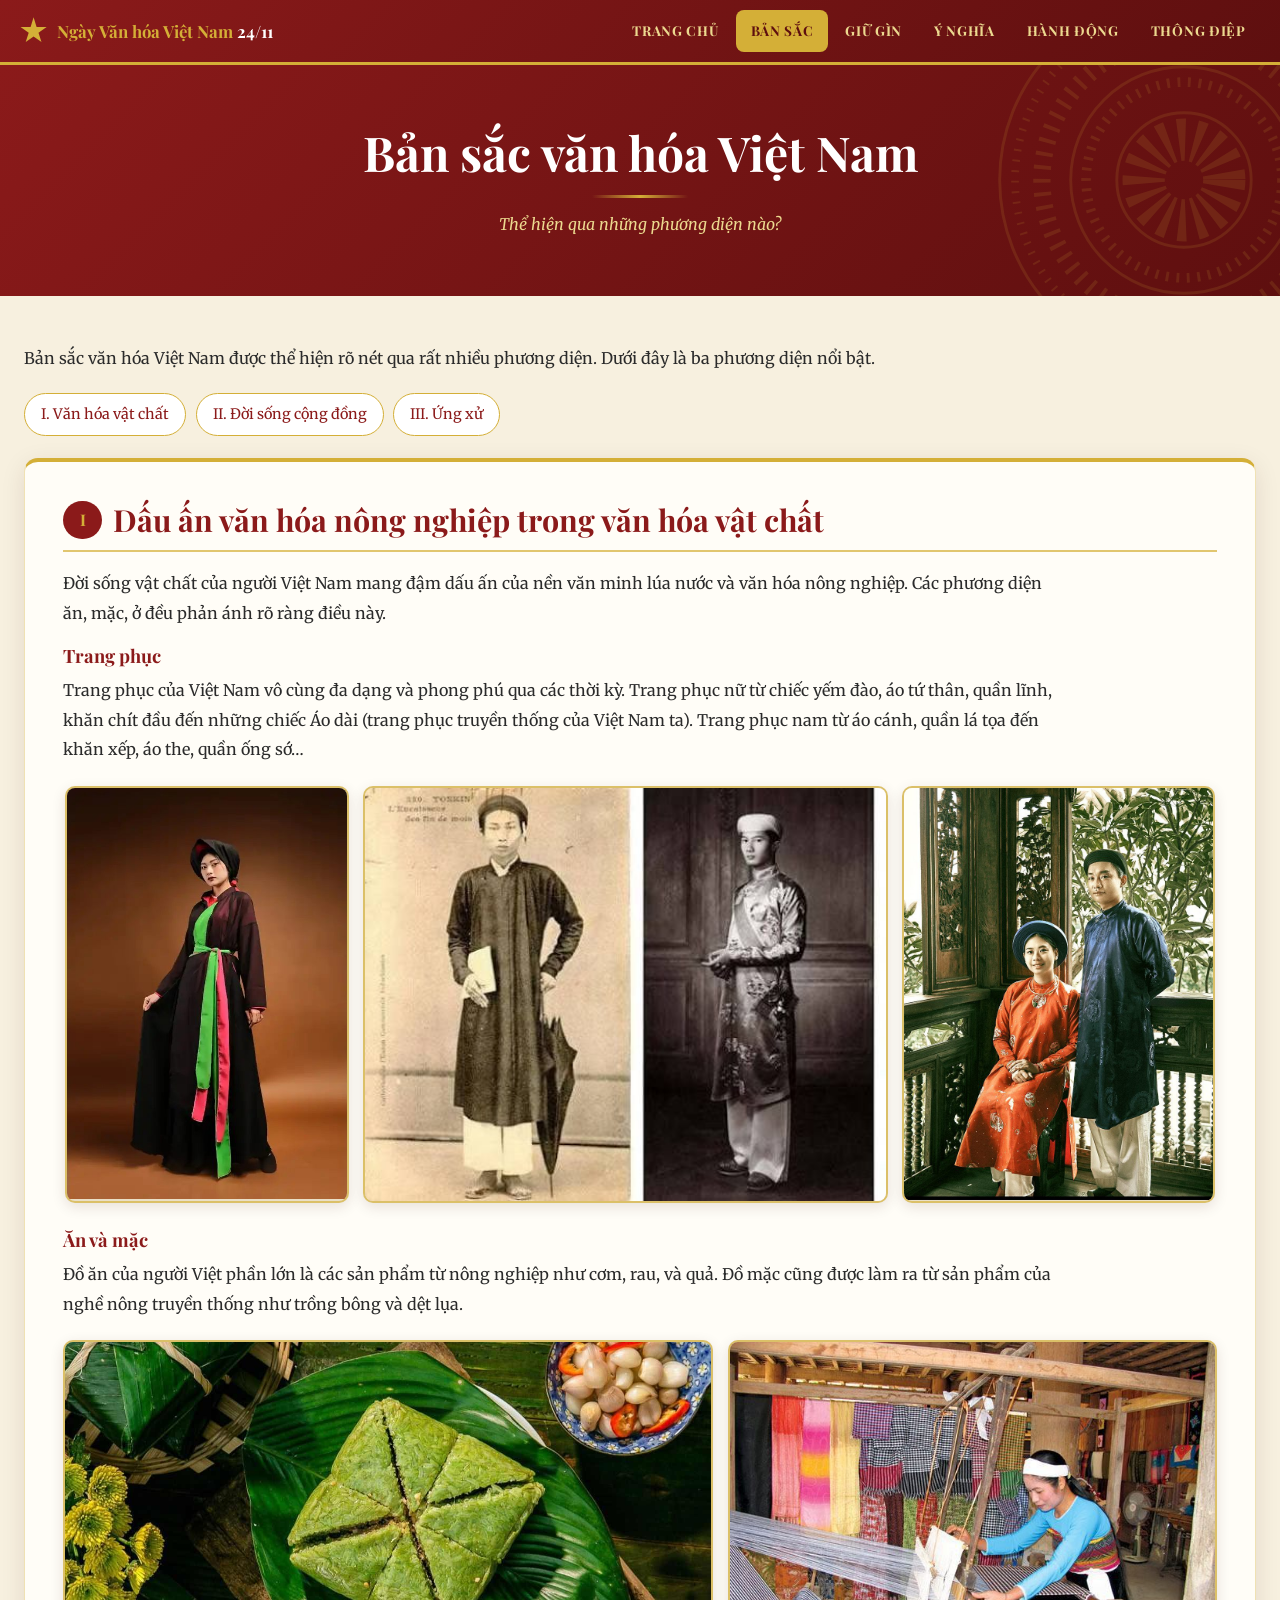
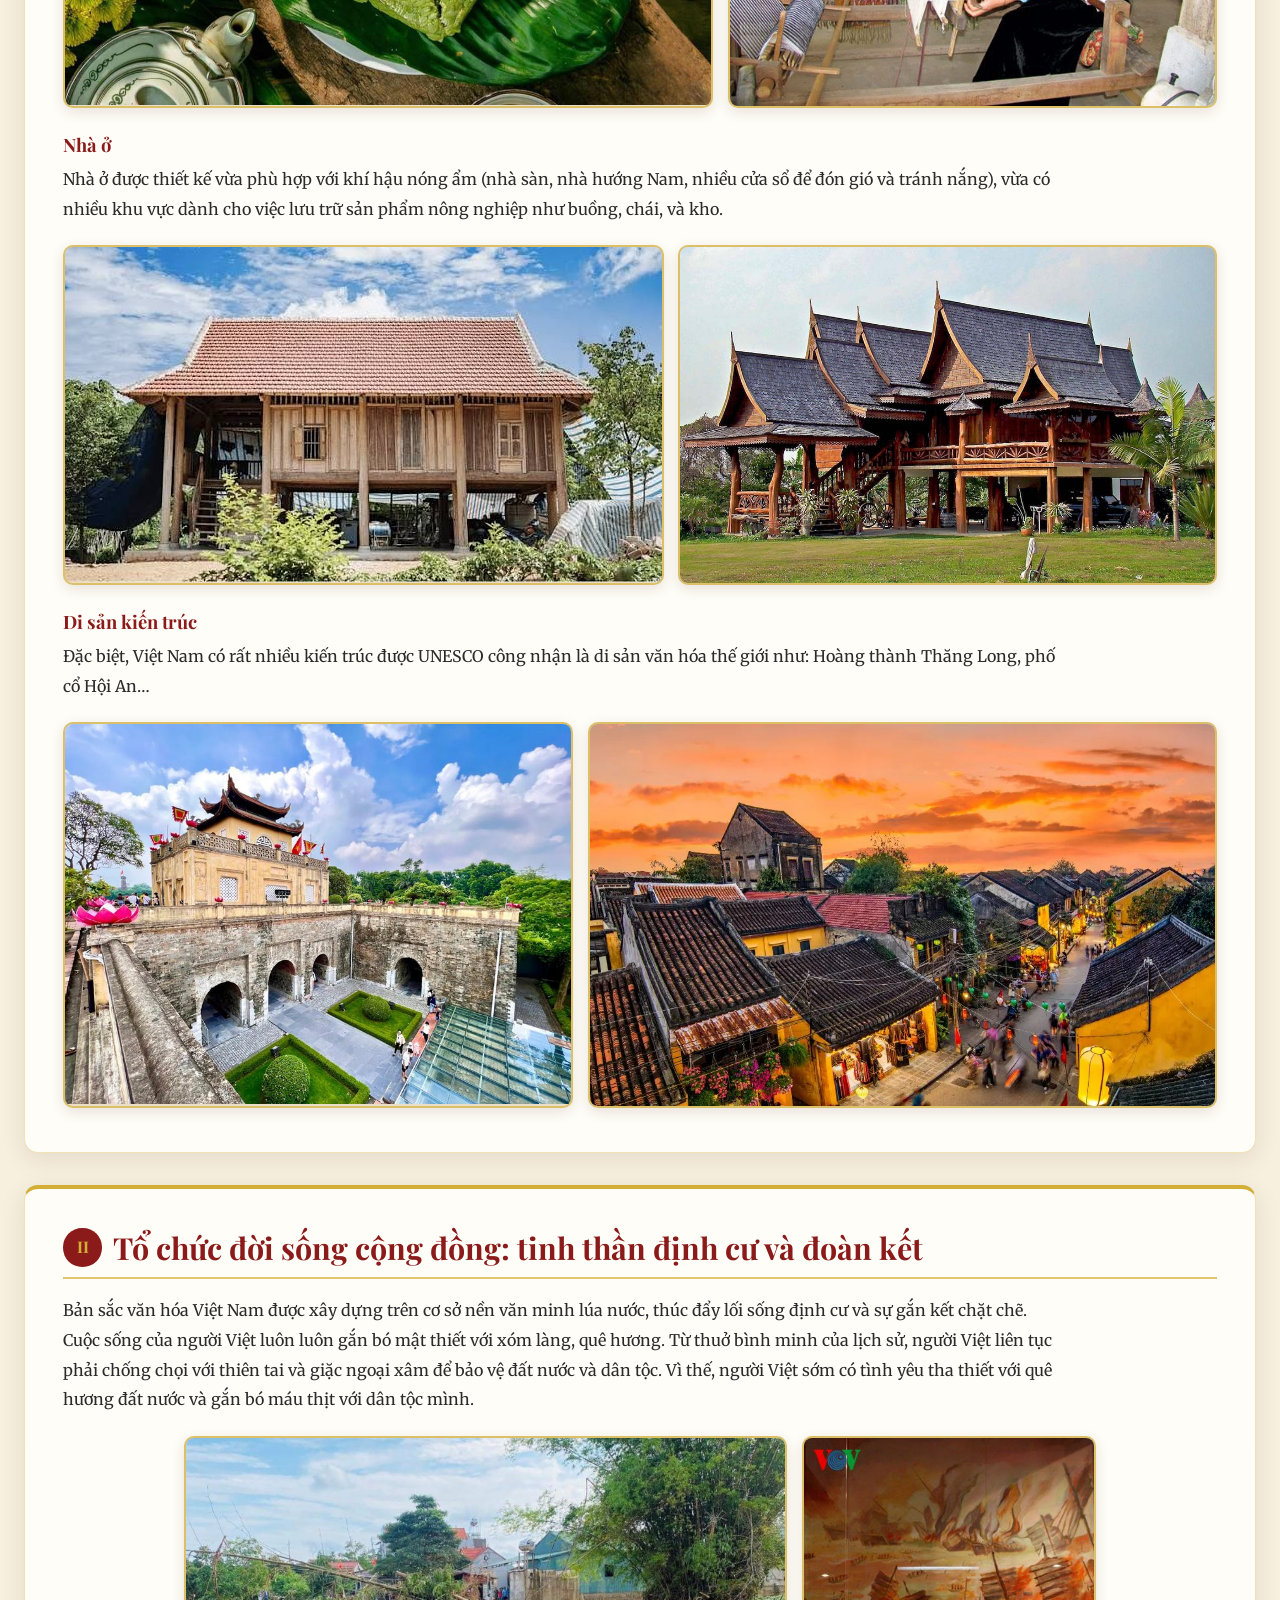
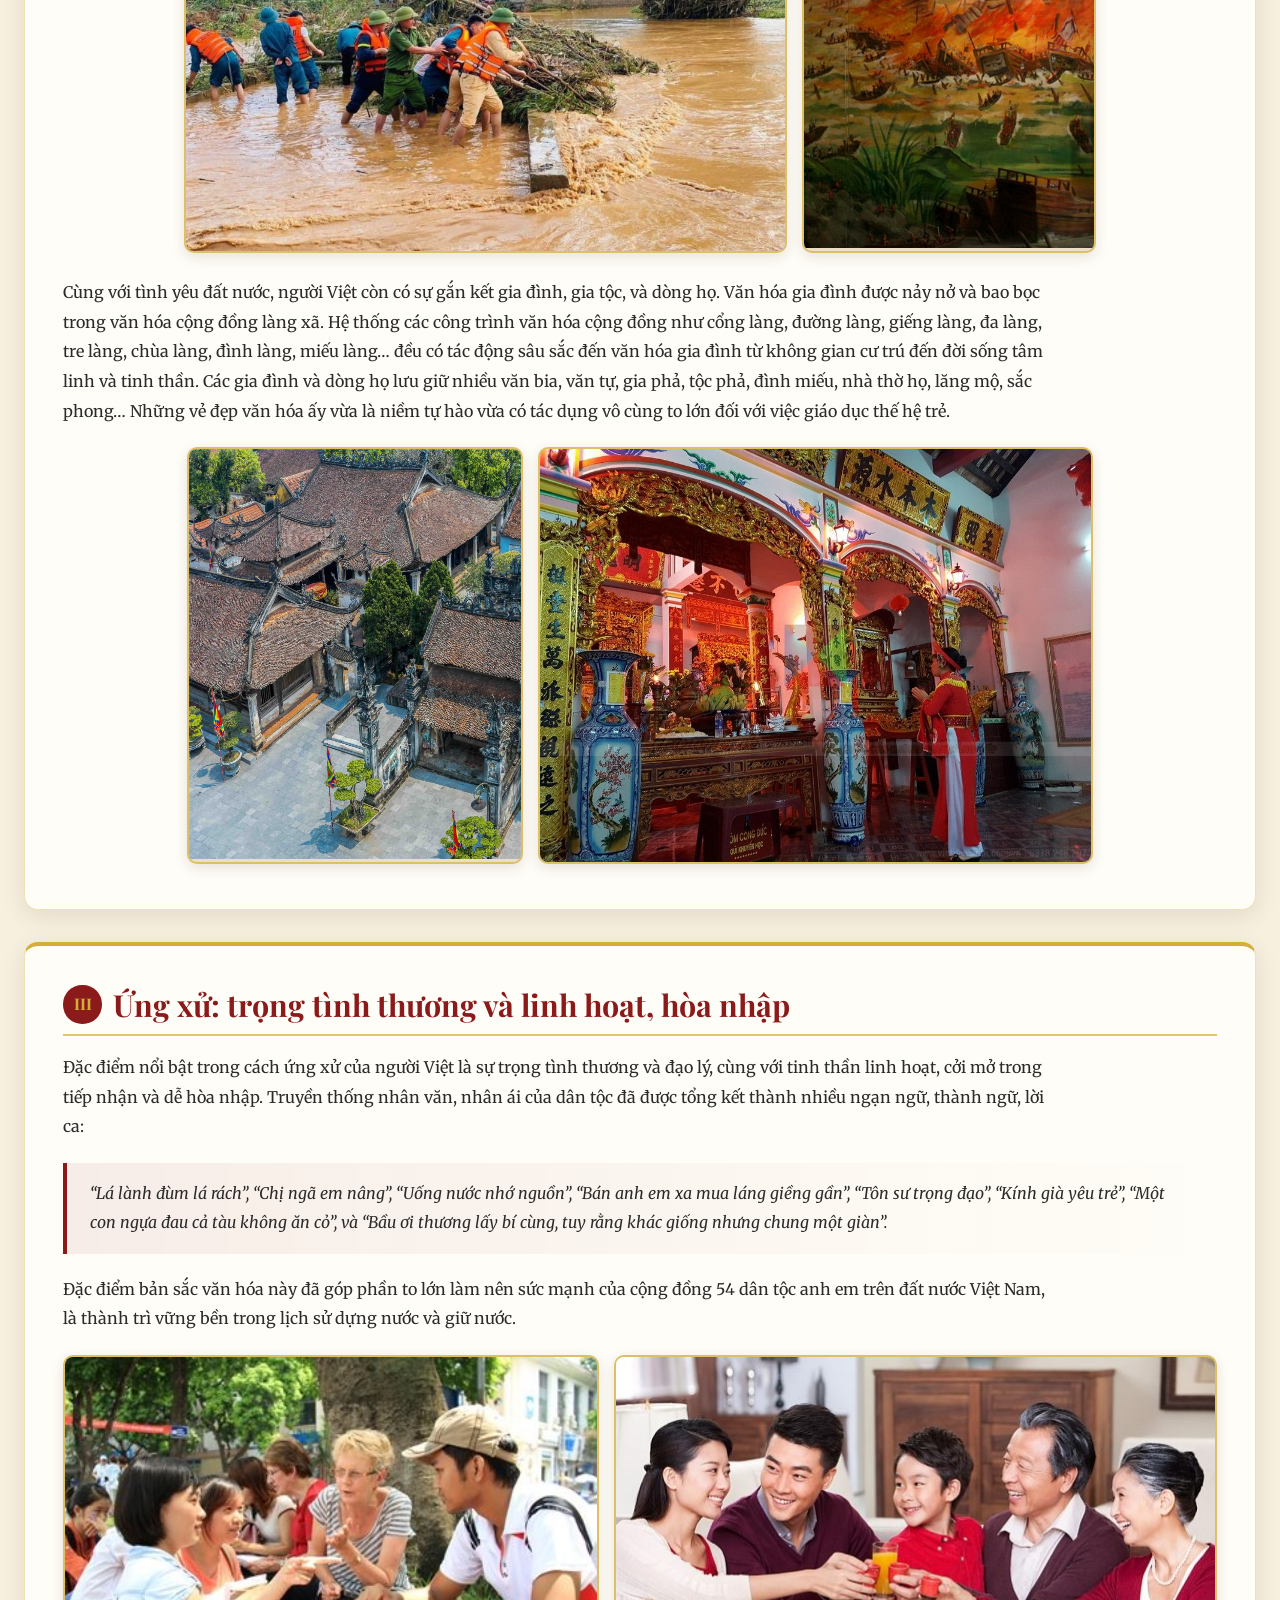
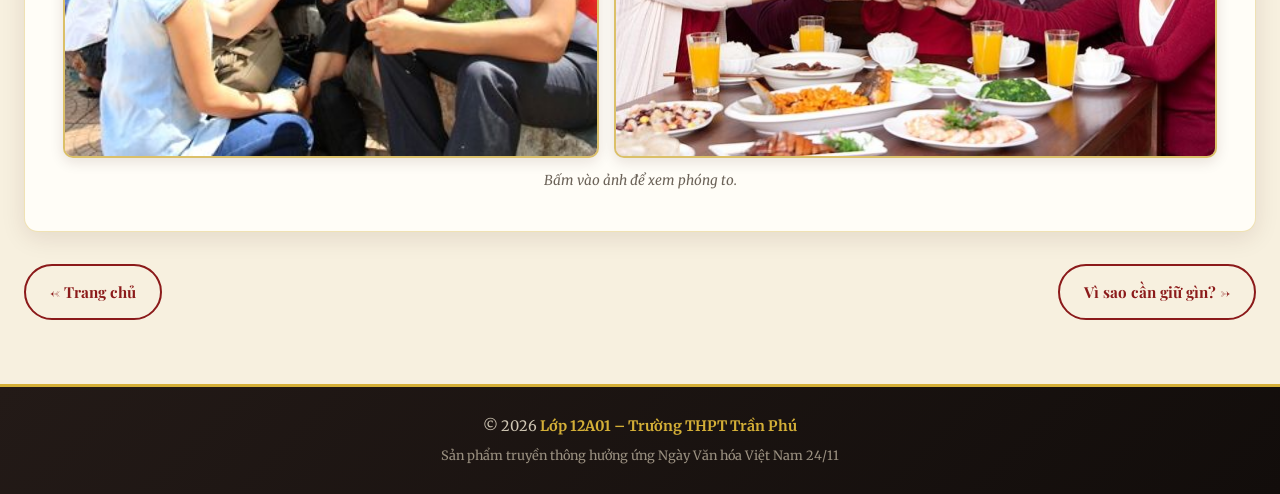
==== docs/ban-sac.html @ a85f8940 "Add files via upload" ====
<!DOCTYPE html>
<html lang="vi">
<head>
    <meta charset="UTF-8">
    <meta name="viewport" content="width=device-width, initial-scale=1, viewport-fit=cover">
    <meta name="theme-color" content="#8b1a1a">
    <meta name="description" content="Bản sắc văn hóa Việt Nam thể hiện qua văn hóa vật chất, tổ chức đời sống cộng đồng và cách ứng xử của người Việt.">
    <title>Bản sắc văn hóa Việt Nam | Ngày Văn hóa Việt Nam 24/11</title>
    <link rel="icon" href="data:image/svg+xml,%3Csvg xmlns='http://www.w3.org/2000/svg' viewBox='0 0 100 100'%3E%3Crect width='100' height='100' rx='18' fill='%23c8102e'/%3E%3Cpolygon fill='%23ffcd00' points='50,18 60,42 86,42 65,58 73,83 50,68 27,83 35,58 14,42 40,42'/%3E%3C/svg%3E">
    <link rel="preconnect" href="https://fonts.googleapis.com">
    <link rel="preconnect" href="https://fonts.gstatic.com" crossorigin>
    <link rel="stylesheet" href="https://fonts.googleapis.com/css2?family=Merriweather:ital,wght@0,300;0,400;0,700;1,400&family=Playfair+Display:wght@400;700;900&display=swap">
    <link rel="stylesheet" href="style.css">
    <script>document.documentElement.className+=' js';try{if(!sessionStorage.getItem('nvh-seen')){document.documentElement.className+=' loading';sessionStorage.setItem('nvh-seen','1');}}catch(e){}</script>
</head>
<body>
    <div class="page-loader" aria-hidden="true">
        <div class="loader-title">Ngày Văn hóa Việt Nam 24/11</div>
        <div class="loader-bar"><i></i></div>
    </div>
    <div class="progress"></div>

    <header class="site-header">
        <div class="nav-inner">
            <a class="brand" href="index.html"><span class="brand-mark" aria-hidden="true"></span><span>Ngày Văn hóa Việt Nam <b>24/11</b></span></a>
            <button class="nav-toggle" type="button" aria-label="Mở menu" aria-expanded="false" aria-controls="menu"><span></span><span></span><span></span></button>
            <nav id="menu" class="nav-menu" aria-label="Menu chính">
                <ul>
                    <li><a href="index.html">Trang chủ</a></li>
                    <li><a href="ban-sac.html" aria-current="page">Bản sắc</a></li>
                    <li><a href="giu-gin.html">Giữ gìn</a></li>
                    <li><a href="y-nghia.html">Ý nghĩa</a></li>
                    <li><a href="hanh-dong.html">Hành động</a></li>
                    <li><a href="thong-diep.html">Thông điệp</a></li>
                </ul>
            </nav>
        </div>
    </header>

    <main>
        <section class="page-head">
            <h1>Bản sắc văn hóa Việt Nam</h1>
            <p>Thể hiện qua những phương diện nào?</p>
        </section>

        <div class="wrap">
            <p class="prose reveal" style="margin-bottom:1.2rem">Bản sắc văn hóa Việt Nam được thể hiện rõ nét qua rất nhiều phương diện. Dưới đây là ba phương diện nổi bật.</p>
            <nav class="chips reveal" aria-label="Mục lục">
                <a href="#vat-chat">I. Văn hóa vật chất</a>
                <a href="#cong-dong">II. Đời sống cộng đồng</a>
                <a href="#ung-xu">III. Ứng xử</a>
            </nav>

            <section class="panel reveal" id="vat-chat">
                <h2><span class="badge">I</span>Dấu ấn văn hóa nông nghiệp trong văn hóa vật chất</h2>
                <div class="prose">
                    <p>Đời sống vật chất của người Việt Nam mang đậm dấu ấn của nền văn minh lúa nước và văn hóa nông nghiệp. Các phương diện ăn, mặc, ở đều phản ánh rõ ràng điều này.</p>
                    <h3>Trang phục</h3>
                    <p>Trang phục của Việt Nam vô cùng đa dạng và phong phú qua các thời kỳ. Trang phục nữ từ chiếc yếm đào, áo tứ thân, quần lĩnh, khăn chít đầu đến những chiếc Áo dài (trang phục truyền thống của Việt Nam ta). Trang phục nam từ áo cánh, quần lá tọa đến khăn xếp, áo the, quần ống sớ…</p>
                </div>
                <div class="gallery">
                    <figure style="--r:.683"><img src="media/image19.jpg" width="953" height="1396" alt="Trang phục truyền thống Việt Nam" loading="lazy" decoding="async"></figure>
                    <figure style="--r:1.261"><img src="media/image6.jpg" width="2249" height="1783" alt="Trang phục truyền thống qua các thời kỳ" loading="lazy" decoding="async"></figure>
                    <figure style="--r:.753"><img src="media/image17.jpg" width="1502" height="1995" alt="Áo dài – trang phục truyền thống của Việt Nam" loading="lazy" decoding="async"></figure>
                </div>

                <div class="prose" style="margin-top:1.6rem">
                    <h3>Ăn và mặc</h3>
                    <p>Đồ ăn của người Việt phần lớn là các sản phẩm từ nông nghiệp như cơm, rau, và quả. Đồ mặc cũng được làm ra từ sản phẩm của nghề nông truyền thống như trồng bông và dệt lụa.</p>
                </div>
                <div class="gallery">
                    <figure style="--r:1.775"><img src="media/image4.jpg" width="2443" height="1376" alt="Sản phẩm của nghề nông truyền thống" loading="lazy" decoding="async"></figure>
                    <figure style="--r:1.335"><img src="media/image23.jpg" width="2453" height="1838" alt="Ẩm thực và trang phục từ nông nghiệp" loading="lazy" decoding="async"></figure>
                </div>

                <div class="prose" style="margin-top:1.6rem">
                    <h3>Nhà ở</h3>
                    <p>Nhà ở được thiết kế vừa phù hợp với khí hậu nóng ẩm (nhà sàn, nhà hướng Nam, nhiều cửa sổ để đón gió và tránh nắng), vừa có nhiều khu vực dành cho việc lưu trữ sản phẩm nông nghiệp như buồng, chái, và kho.</p>
                </div>
                <div class="gallery">
                    <figure style="--r:1.782"><img src="media/image26.jpg" width="2172" height="1219" alt="Nhà ở truyền thống của người Việt" loading="lazy" decoding="async"></figure>
                    <figure style="--r:1.597"><img src="media/image25.jpg" width="2224" height="1393" alt="Kiến trúc nhà ở phù hợp khí hậu nóng ẩm" loading="lazy" decoding="async"></figure>
                </div>

                <div class="prose" style="margin-top:1.6rem">
                    <h3>Di sản kiến trúc</h3>
                    <p>Đặc biệt, Việt Nam có rất nhiều kiến trúc được UNESCO công nhận là di sản văn hóa thế giới như: Hoàng thành Thăng Long, phố cổ Hội An…</p>
                </div>
                <div class="gallery">
                    <figure style="--r:1.334"><img src="media/image20.jpg" width="3427" height="2568" alt="Di sản kiến trúc được UNESCO công nhận" loading="lazy" decoding="async"></figure>
                    <figure style="--r:1.645"><img src="media/image1.jpg" width="3807" height="2314" alt="Di sản văn hóa thế giới tại Việt Nam" loading="lazy" decoding="async"></figure>
                </div>
            </section>

            <section class="panel reveal" id="cong-dong">
                <h2><span class="badge">II</span>Tổ chức đời sống cộng đồng: tinh thần định cư và đoàn kết</h2>
                <div class="prose">
                    <p>Bản sắc văn hóa Việt Nam được xây dựng trên cơ sở nền văn minh lúa nước, thúc đẩy lối sống định cư và sự gắn kết chặt chẽ. Cuộc sống của người Việt luôn luôn gắn bó mật thiết với xóm làng, quê hương. Từ thuở bình minh của lịch sử, người Việt liên tục phải chống chọi với thiên tai và giặc ngoại xâm để bảo vệ đất nước và dân tộc. Vì thế, người Việt sớm có tình yêu tha thiết với quê hương đất nước và gắn bó máu thịt với dân tộc mình.</p>
                </div>
                <div class="gallery">
                    <figure style="--r:1.451"><img src="media/image12.jpg" width="2578" height="1777" alt="Tình yêu quê hương, xóm làng" loading="lazy" decoding="async"></figure>
                    <figure style="--r:.708"><img src="media/image15.jpg" width="2471" height="3490" alt="Gắn bó với xóm làng, quê hương" loading="lazy" decoding="async"></figure>
                </div>

                <div class="prose" style="margin-top:1.6rem">
                    <p>Cùng với tình yêu đất nước, người Việt còn có sự gắn kết gia đình, gia tộc, và dòng họ. Văn hóa gia đình được nảy nở và bao bọc trong văn hóa cộng đồng làng xã. Hệ thống các công trình văn hóa cộng đồng như cổng làng, đường làng, giếng làng, đa làng, tre làng, chùa làng, đình làng, miếu làng… đều có tác động sâu sắc đến văn hóa gia đình từ không gian cư trú đến đời sống tâm linh và tinh thần. Các gia đình và dòng họ lưu giữ nhiều văn bia, văn tự, gia phả, tộc phả, đình miếu, nhà thờ họ, lăng mộ, sắc phong… Những vẻ đẹp văn hóa ấy vừa là niềm tự hào vừa có tác dụng vô cùng to lớn đối với việc giáo dục thế hệ trẻ.</p>
                </div>
                <div class="gallery">
                    <figure style="--r:.808"><img src="media/image32.jpg" width="2082" height="2578" alt="Văn hóa gia đình, dòng họ và làng xã" loading="lazy" decoding="async"></figure>
                    <figure style="--r:1.335"><img src="media/image29.jpg" width="2922" height="2189" alt="Công trình văn hóa cộng đồng làng xã" loading="lazy" decoding="async"></figure>
                </div>
            </section>

            <section class="panel reveal" id="ung-xu">
                <h2><span class="badge">III</span>Ứng xử: trọng tình thương và linh hoạt, hòa nhập</h2>
                <div class="prose">
                    <p>Đặc điểm nổi bật trong cách ứng xử của người Việt là sự trọng tình thương và đạo lý, cùng với tinh thần linh hoạt, cởi mở trong tiếp nhận và dễ hòa nhập. Truyền thống nhân văn, nhân ái của dân tộc đã được tổng kết thành nhiều ngạn ngữ, thành ngữ, lời ca:</p>
                </div>
                <div class="quote">“Lá lành đùm lá rách”, “Chị ngã em nâng”, “Uống nước nhớ nguồn”, “Bán anh em xa mua láng giềng gần”, “Tôn sư trọng đạo”, “Kính già yêu trẻ”, “Một con ngựa đau cả tàu không ăn cỏ”, và “Bầu ơi thương lấy bí cùng, tuy rằng khác giống nhưng chung một giàn”.</div>
                <div class="prose">
                    <p>Đặc điểm bản sắc văn hóa này đã góp phần to lớn làm nên sức mạnh của cộng đồng 54 dân tộc anh em trên đất nước Việt Nam, là thành trì vững bền trong lịch sử dựng nước và giữ nước.</p>
                </div>
                <div class="gallery">
                    <figure style="--r:1.333"><img src="media/image7.jpg" width="2623" height="1967" alt="Tình thương và đoàn kết của người Việt" loading="lazy" decoding="async"></figure>
                    <figure style="--r:1.5"><img src="media/image28.jpg" width="3304" height="2203" alt="Cộng đồng 54 dân tộc anh em" loading="lazy" decoding="async"></figure>
                </div>
                <p class="note">Bấm vào ảnh để xem phóng to.</p>
            </section>

            <div class="pager">
                <a class="btn btn-dark" href="index.html">&larr; Trang chủ</a>
                <a class="btn btn-dark" href="giu-gin.html">Vì sao cần giữ gìn? &rarr;</a>
            </div>
        </div>
    </main>

    <footer class="site-footer">
        <p>&copy; 2026 <strong>Lớp 12A01 – Trường THPT Trần Phú</strong></p>
        <p>Sản phẩm truyền thông hưởng ứng Ngày Văn hóa Việt Nam 24/11</p>
    </footer>

    <button class="scroll-top" type="button" aria-label="Lên đầu trang">&uarr;</button>
    <script src="script.js"></script>
</body>
</html>
---- docs/style.css ----
/* =========================================================
   NGÀY VĂN HÓA VIỆT NAM 24/11 – Trường THPT Trần Phú, 12A01
   Giao diện responsive: điện thoại · máy tính bảng · laptop · tivi
   ========================================================= */

:root {
    --red: #8b1a1a;
    --red-dark: #5e0f0f;
    --gold: #d4af37;
    --gold-soft: #ecd98f;
    --paper: #f7f0df;
    --card: #fffdf7;
    --ink: #2b2b2b;
    --muted: #6b6258;
    --radius: 14px;
    --shadow: 0 6px 24px rgba(60, 20, 10, .10);
    --ease: cubic-bezier(.4, 0, .2, 1);
    --drum: url("data:image/svg+xml,%3Csvg xmlns='http://www.w3.org/2000/svg' viewBox='0 0 400 400' fill='none' stroke='%23d4af37'%3E%3Ccircle cx='200' cy='200' r='192' stroke-width='3'/%3E%3Ccircle cx='200' cy='200' r='176' stroke-width='8' stroke-dasharray='2 9'/%3E%3Ccircle cx='200' cy='200' r='148' stroke-width='18' stroke-dasharray='4 10'/%3E%3Ccircle cx='200' cy='200' r='118' stroke-width='3'/%3E%3Ccircle cx='200' cy='200' r='102' stroke-width='10' stroke-dasharray='3 8'/%3E%3Ccircle cx='200' cy='200' r='70' stroke-width='3'/%3E%3Ccircle cx='200' cy='200' r='42' stroke-width='44' stroke-dasharray='7 9'/%3E%3C/svg%3E");
}

* { margin: 0; padding: 0; box-sizing: border-box; }

html {
    scroll-behavior: smooth;
    -webkit-text-size-adjust: 100%;
    font-size: 100%;
}
/* Màn hình lớn / tivi: phóng to chữ và khung nội dung theo rem */
@media (min-width: 1600px) { html { font-size: 112.5%; } }
@media (min-width: 2200px) { html { font-size: 137.5%; } }

body {
    font-family: 'Merriweather', Georgia, 'Times New Roman', serif;
    background: var(--paper);
    color: var(--ink);
    line-height: 1.85;
    overflow-x: hidden;
    min-height: 100vh;
    display: flex;
    flex-direction: column;
}
main { flex: 1 0 auto; }

img { max-width: 100%; height: auto; display: block; }
a { color: var(--red); }
::selection { background: var(--gold); color: var(--red-dark); }

h1, h2, h3 { font-family: 'Playfair Display', Georgia, serif; line-height: 1.3; }

/* ---------- Loader (chỉ hiện lần đầu vào web) ---------- */
.page-loader {
    display: none;
    position: fixed; inset: 0; z-index: 9999;
    flex-direction: column; align-items: center; justify-content: center; gap: 1.2rem;
    background: linear-gradient(135deg, var(--red), var(--red-dark));
    color: var(--gold);
    transition: opacity .5s var(--ease), visibility .5s;
}
.loading .page-loader { display: flex; }
.page-loader.hide { opacity: 0; visibility: hidden; }
.loader-title {
    font-family: 'Playfair Display', Georgia, serif;
    font-size: clamp(1.5rem, 5vw, 2.6rem);
    text-align: center; padding: 0 1rem;
}
.loader-bar { width: min(18rem, 70vw); height: 4px; background: rgba(212, 175, 55, .25); border-radius: 4px; overflow: hidden; }
.loader-bar i { display: block; height: 100%; width: 0; background: var(--gold); animation: load .9s var(--ease) forwards; }
@keyframes load { to { width: 100%; } }

/* ---------- Thanh tiến độ đọc ---------- */
.progress { position: fixed; top: 0; left: 0; height: 3px; width: 0; background: var(--gold); z-index: 2000; }

/* ---------- Header / Menu ---------- */
.site-header {
    position: sticky; top: 0; z-index: 1000;
    background: linear-gradient(135deg, var(--red), var(--red-dark));
    border-bottom: 3px solid var(--gold);
    transition: box-shadow .3s;
}
.site-header.scrolled { box-shadow: 0 6px 20px rgba(0, 0, 0, .35); }
.nav-inner {
    max-width: 80rem; margin: 0 auto;
    padding: .6rem 1.25rem;
    display: flex; align-items: center; justify-content: space-between; gap: 1rem;
}
.brand {
    display: flex; align-items: center; gap: .6rem;
    text-decoration: none; color: var(--gold);
    font-family: 'Playfair Display', Georgia, serif; font-weight: 700; font-size: 1.05rem;
    line-height: 1.2;
}
.brand b { color: #fff; }
.brand-mark {
    flex: none; width: 1.7rem; height: 1.7rem; background: var(--gold);
    clip-path: polygon(50% 0, 61% 35%, 98% 35%, 68% 57%, 79% 91%, 50% 70%, 21% 91%, 32% 57%, 2% 35%, 39% 35%);
}
.nav-menu ul { display: flex; gap: .2rem; list-style: none; }
.nav-menu a {
    display: block; text-decoration: none;
    color: var(--gold-soft);
    font-family: 'Playfair Display', Georgia, serif; font-weight: 700;
    font-size: .85rem; text-transform: uppercase; letter-spacing: .05em;
    padding: .55rem .9rem; border-radius: 8px;
    transition: background .3s, color .3s;
}
.nav-menu a:hover, .nav-menu a[aria-current="page"] { background: var(--gold); color: var(--red-dark); }

.nav-toggle {
    display: none; background: transparent; border: 0; cursor: pointer;
    padding: .6rem; border-radius: 8px;
}
.nav-toggle span { display: block; width: 24px; height: 3px; background: var(--gold); margin: 5px 0; border-radius: 3px; transition: transform .3s, opacity .3s; }
.nav-toggle.active span:nth-child(1) { transform: translateY(8px) rotate(45deg); }
.nav-toggle.active span:nth-child(2) { opacity: 0; }
.nav-toggle.active span:nth-child(3) { transform: translateY(-8px) rotate(-45deg); }

@media (max-width: 62rem) {
    .nav-toggle { display: block; }
    .nav-menu {
        position: absolute; left: 0; right: 0; top: 100%;
        background: var(--red-dark);
        border-bottom: 3px solid var(--gold);
        max-height: 0; overflow: hidden; visibility: hidden;
        transition: max-height .35s var(--ease), visibility .35s;
    }
    .nav-menu.open { max-height: 28rem; visibility: visible; }
    .nav-menu ul { flex-direction: column; padding: .6rem 1rem 1rem; }
    .nav-menu a { padding: .8rem 1rem; font-size: .95rem; }
}
/* Không có JavaScript: menu luôn hiển thị */
html:not(.js) .nav-inner { flex-wrap: wrap; }
html:not(.js) .nav-toggle { display: none; }
html:not(.js) .nav-menu { position: static; max-height: none; visibility: visible; }

/* ---------- Hero trang chủ ---------- */
.hero, .page-head {
    position: relative; overflow: hidden; color: #fff;
    background: linear-gradient(135deg, var(--red) 0%, var(--red-dark) 100%);
}
.hero::before, .page-head::before {
    content: ""; position: absolute; pointer-events: none;
    right: -8rem; top: 50%; width: 34rem; height: 34rem; transform: translateY(-50%);
    background: var(--drum) center / contain no-repeat; opacity: .13;
}
.hero { padding: clamp(2rem, 6vw, 4.5rem) 1.25rem; }
.hero-inner {
    position: relative; max-width: 80rem; margin: 0 auto;
    display: grid; grid-template-columns: 1.25fr .75fr; align-items: center; gap: clamp(1.5rem, 4vw, 3rem);
}
.eyebrow { color: var(--gold); text-transform: uppercase; letter-spacing: .2em; font-size: .85rem; margin-bottom: .5rem; }
.hero h1 { font-size: clamp(2rem, 5.2vw, 3.6rem); color: #fff; }
.hero h1 span { display: block; color: var(--gold); }
.hero-slogan { margin: 1rem 0 .6rem; font-style: italic; color: var(--gold-soft); font-size: clamp(1.05rem, 2.2vw, 1.35rem); }
.hero-desc { color: rgba(255, 255, 255, .88); max-width: 38rem; }
.hero-actions { display: flex; flex-wrap: wrap; gap: .8rem; margin-top: 1.5rem; }
.countdown {
    display: inline-block; margin-top: 1.5rem;
    padding: .6rem 1.1rem; border-radius: 12px;
    background: rgba(0, 0, 0, .22); border: 1px solid rgba(212, 175, 55, .5);
    font-size: .95rem;
}
.countdown b { color: var(--gold); font-size: 1.3em; }
.hero-figure { justify-self: center; }
.hero-figure img {
    width: auto; max-width: 100%; max-height: min(34rem, 70vh);
    border: 4px double var(--gold); border-radius: 12px;
    box-shadow: 0 18px 45px rgba(0, 0, 0, .4);
}
@media (max-width: 52rem) {
    .hero-inner { grid-template-columns: 1fr; text-align: center; }
    .hero-desc { margin-inline: auto; }
    .hero-actions { justify-content: center; }
    .hero-figure { order: 2; }
    .hero-figure img { max-height: 26rem; }
}

.btn {
    display: inline-block; text-decoration: none; cursor: pointer;
    padding: .75rem 1.5rem; border-radius: 999px;
    background: var(--gold); color: var(--red-dark); border: 2px solid var(--gold);
    font-family: 'Playfair Display', Georgia, serif; font-weight: 700; font-size: .95rem;
    transition: transform .3s var(--ease), background .3s, color .3s, box-shadow .3s;
}
.btn:hover { transform: translateY(-2px); box-shadow: 0 6px 16px rgba(0, 0, 0, .25); }
.btn-ghost { background: transparent; color: var(--gold); }
.btn-ghost:hover { background: var(--gold); color: var(--red-dark); }
.btn-dark { background: transparent; color: var(--red); border-color: var(--red); }
.btn-dark:hover { background: var(--red); color: var(--gold); }

/* ---------- Đầu trang con ---------- */
.page-head { text-align: center; padding: clamp(2rem, 5vw, 3.5rem) 1.25rem; }
.page-head::before { width: 24rem; height: 24rem; right: -6rem; }
.page-head > * { position: relative; }
.page-head h1 { font-size: clamp(1.8rem, 4.6vw, 3rem); color: #fff; }
.page-head h1::after {
    content: ""; display: block; width: 6rem; height: 3px; margin: .7rem auto 0;
    background: linear-gradient(90deg, transparent, var(--gold), transparent);
}
.page-head p { margin-top: .8rem; color: var(--gold-soft); font-style: italic; }

/* ---------- Khung nội dung ---------- */
.wrap { max-width: 80rem; margin: 0 auto; padding: clamp(1.4rem, 4vw, 3rem) clamp(.8rem, 3vw, 1.5rem); }
.panel {
    background: var(--card);
    border: 1px solid rgba(212, 175, 55, .35); border-top: 4px solid var(--gold);
    border-radius: var(--radius); box-shadow: var(--shadow);
    padding: clamp(1.1rem, 3.5vw, 2.4rem);
    margin-bottom: clamp(1.2rem, 3vw, 2rem);
    scroll-margin-top: 5rem;
}
.panel h2 {
    display: flex; align-items: center; gap: .7rem;
    color: var(--red); font-size: clamp(1.3rem, 3vw, 1.9rem);
    padding-bottom: .6rem; margin-bottom: 1.1rem;
    border-bottom: 2px solid rgba(212, 175, 55, .7);
}
.panel h3 { color: var(--red); font-size: 1.15rem; margin-bottom: .5rem; }
.panel p { margin-bottom: 1rem; }
.panel p:last-child { margin-bottom: 0; }
.prose { max-width: 62rem; }
.badge {
    flex: none; display: inline-grid; place-items: center;
    width: 2.4rem; height: 2.4rem; border-radius: 50%;
    background: var(--red); color: var(--gold);
    font-family: 'Playfair Display', Georgia, serif; font-weight: 700; font-size: 1rem;
}

.chips { display: flex; flex-wrap: wrap; gap: .6rem; margin-bottom: 1.4rem; }
.chips a {
    text-decoration: none; font-size: .9rem; padding: .45rem 1rem; border-radius: 999px;
    border: 1.5px solid var(--gold); color: var(--red); background: #fff;
    transition: background .3s, color .3s;
}
.chips a:hover { background: var(--red); color: var(--gold); }

.quote {
    border-left: 4px solid var(--red); border-radius: 0 10px 10px 0;
    background: linear-gradient(90deg, rgba(139, 26, 26, .07), transparent);
    padding: 1rem 1.4rem; margin: 1.3rem 0; font-style: italic;
}

/* ---------- Thẻ ---------- */
.cards { display: grid; grid-template-columns: repeat(auto-fit, minmax(min(100%, 17rem), 1fr)); gap: 1.2rem; margin-top: 1.2rem; }
.card {
    position: relative; background: #fff; color: inherit; text-decoration: none;
    border: 1px solid rgba(212, 175, 55, .5); border-radius: 12px;
    padding: 1.3rem 1.4rem; box-shadow: 0 2px 10px rgba(60, 20, 10, .06);
    transition: transform .3s var(--ease), box-shadow .3s, border-color .3s;
}
.card:hover { transform: translateY(-3px); box-shadow: 0 10px 26px rgba(60, 20, 10, .14); border-color: var(--red); }
.card .num {
    display: block; margin-bottom: .3rem;
    font-family: 'Playfair Display', Georgia, serif; font-weight: 900; font-size: 1.9rem; color: var(--gold);
}
.card h3 { margin-bottom: .4rem; }
.card p { font-size: .95rem; margin: 0; }
.card .more { display: inline-block; margin-top: .6rem; font-size: .85rem; font-weight: 700; color: var(--red); }

.checks { list-style: none; display: grid; gap: .8rem; margin-top: 1rem; }
.checks li { position: relative; padding-left: 1.9rem; }
.checks li::before {
    content: ""; position: absolute; left: .2rem; top: .75em;
    width: .6rem; height: .6rem; background: var(--gold); transform: rotate(45deg);
}

/* ---------- Thư viện ảnh: không cắt, không méo, mọi tỉ lệ ---------- */
.gallery { display: flex; flex-wrap: wrap; justify-content: center; gap: .9rem; margin: 1.3rem 0 .4rem; }
.gallery figure {
    --r: 1.5;                               /* tỉ lệ rộng/cao, đặt trong HTML */
    flex: calc(var(--r) * 100) 1 calc(var(--r) * 11rem);
    max-width: calc(var(--r) * 26rem);
    min-width: 0; margin: 0; position: relative; overflow: hidden;
    border: 2px solid rgba(212, 175, 55, .65); border-radius: 10px;
    background: #eadfc6; box-shadow: 0 4px 14px rgba(60, 20, 10, .12);
    cursor: zoom-in;
}
.gallery.big figure { max-width: calc(var(--r) * 34rem); }
.gallery figure img { width: 100%; height: auto; transition: transform .5s var(--ease); }
.gallery figure::after {
    content: "⤢"; position: absolute; right: .5rem; bottom: .5rem;
    width: 1.9rem; height: 1.9rem; display: grid; place-items: center;
    background: rgba(94, 15, 15, .75); color: var(--gold); border-radius: 50%; font-size: 1rem;
    opacity: 0; transition: opacity .3s;
}
@media (hover: hover) {
    .gallery figure:hover img { transform: scale(1.03); }
    .gallery figure:hover::after { opacity: 1; }
}
@media (max-width: 40rem) {
    .gallery { gap: .6rem; }
    .gallery figure { flex-basis: calc(var(--r) * 8rem); }
}
.gallery figure.broken { min-height: 8rem; display: flex; align-items: center; justify-content: center; }
.gallery figure.broken img { display: none; }
.gallery figure.broken::before { content: "Không tải được ảnh"; color: var(--muted); font-size: .85rem; padding: 1rem; }

.note { font-size: .85rem; color: var(--muted); text-align: center; font-style: italic; margin-top: .6rem; }

/* ---------- Banner slogan ---------- */
.banner {
    position: relative; overflow: hidden; border-radius: var(--radius);
    aspect-ratio: 21 / 9; box-shadow: var(--shadow); border: 3px solid var(--gold);
    margin-bottom: clamp(1.2rem, 3vw, 2rem);
}
.banner img { width: 100%; height: 100%; object-fit: cover; }
.banner::after { content: ""; position: absolute; inset: 0; background: linear-gradient(to top, rgba(60, 5, 5, .78), rgba(60, 5, 5, .25)); }
.banner-text {
    position: absolute; inset: 0; z-index: 1; display: flex; flex-direction: column;
    align-items: center; justify-content: center; text-align: center; padding: 1rem; color: #fff;
}
.banner-text small { color: var(--gold); letter-spacing: .25em; text-transform: uppercase; font-size: .8rem; }
.banner-text strong {
    font-family: 'Playfair Display', Georgia, serif; font-size: clamp(1.3rem, 4.2vw, 2.8rem);
    color: var(--gold); text-shadow: 0 2px 10px rgba(0, 0, 0, .6); line-height: 1.3; margin-top: .4rem;
}
@media (max-width: 40rem) { .banner { aspect-ratio: 4 / 3; } }

.slogan-box {
    text-align: center; color: #fff; border: 3px solid var(--gold); border-radius: var(--radius);
    background: linear-gradient(135deg, var(--red), var(--red-dark));
    padding: clamp(1.5rem, 5vw, 3rem); margin-bottom: clamp(1.2rem, 3vw, 2rem); box-shadow: var(--shadow);
    position: relative; overflow: hidden;
}
.slogan-box::before { content: ""; position: absolute; inset: 0; background: var(--drum) center / auto 160% no-repeat; opacity: .1; }
.slogan-box > * { position: relative; }
.slogan-box small { color: var(--gold-soft); letter-spacing: .25em; text-transform: uppercase; font-size: .8rem; }
.slogan-box strong {
    display: block; margin-top: .6rem; color: var(--gold);
    font-family: 'Playfair Display', Georgia, serif; font-size: clamp(1.5rem, 5vw, 3.2rem); line-height: 1.3;
}

/* ---------- Chuyển trang ---------- */
.pager { display: flex; justify-content: space-between; flex-wrap: wrap; gap: .8rem; margin-top: .5rem; }

/* ---------- Footer ---------- */
.site-footer {
    flex-shrink: 0; text-align: center; color: #cfc6b4;
    background: linear-gradient(135deg, #231a17, #120d0b);
    border-top: 3px solid var(--gold); padding: 1.6rem 1rem; font-size: .9rem; margin-top: 1rem;
}
.site-footer strong { color: var(--gold); }
.site-footer p + p { margin-top: .3rem; font-size: .8rem; color: #9a9080; }

/* ---------- Nút lên đầu trang ---------- */
.scroll-top {
    position: fixed; right: 1.2rem; bottom: 1.2rem; z-index: 900;
    width: 2.9rem; height: 2.9rem; border-radius: 50%; cursor: pointer;
    background: var(--red); color: var(--gold); border: 2px solid var(--gold);
    font-size: 1.3rem; line-height: 1; box-shadow: 0 4px 14px rgba(0, 0, 0, .3);
    opacity: 0; visibility: hidden; transform: translateY(10px);
    transition: opacity .3s, visibility .3s, transform .3s, background .3s, color .3s;
}
.scroll-top.visible { opacity: 1; visibility: visible; transform: none; }
.scroll-top:hover { background: var(--gold); color: var(--red); }

/* ---------- Xem ảnh phóng to ---------- */
.lightbox {
    position: fixed; inset: 0; z-index: 3000; display: none;
    align-items: center; justify-content: center;
    background: rgba(20, 8, 6, .93); padding: 3.5rem 1rem 3rem;
}
.lightbox.open { display: flex; }
.lightbox img {
    width: auto; height: auto; max-width: 100%;
    max-height: calc(100vh - 7rem); max-height: calc(100dvh - 7rem);
    object-fit: contain; border: 3px solid var(--gold); border-radius: 6px; background: #000;
}
.lb-btn {
    position: absolute; width: 3rem; height: 3rem; border-radius: 50%; cursor: pointer;
    background: rgba(94, 15, 15, .85); color: var(--gold); border: 2px solid var(--gold);
    font-size: 1.6rem; line-height: 1; display: grid; place-items: center;
    transition: background .3s, color .3s;
}
.lb-btn:hover { background: var(--gold); color: var(--red-dark); }
.lb-close { top: .8rem; right: .8rem; }
.lb-prev { left: .8rem; top: 50%; transform: translateY(-50%); }
.lb-next { right: .8rem; top: 50%; transform: translateY(-50%); }
.lb-count { position: absolute; bottom: .9rem; left: 0; right: 0; text-align: center; color: var(--gold-soft); font-size: .9rem; }
@media (max-width: 40rem) {
    .lb-prev, .lb-next { top: auto; bottom: .6rem; transform: none; width: 2.6rem; height: 2.6rem; }
    .lb-prev { left: 1rem; } .lb-next { right: 1rem; }
}

/* ---------- Hiệu ứng hiện dần (nhẹ, chỉ khi có JS) ---------- */
.js .reveal { opacity: 0; transform: translateY(16px); transition: opacity .7s var(--ease), transform .7s var(--ease); }
.js .reveal.in { opacity: 1; transform: none; }

@media (prefers-reduced-motion: reduce) {
    html { scroll-behavior: auto; }
    *, *::before, *::after { animation-duration: .01ms !important; transition-duration: .01ms !important; }
    .js .reveal { opacity: 1; transform: none; }
}

@media print {
    .site-header, .progress, .scroll-top, .page-loader, .lightbox { display: none !important; }
    .js .reveal { opacity: 1; transform: none; }
}
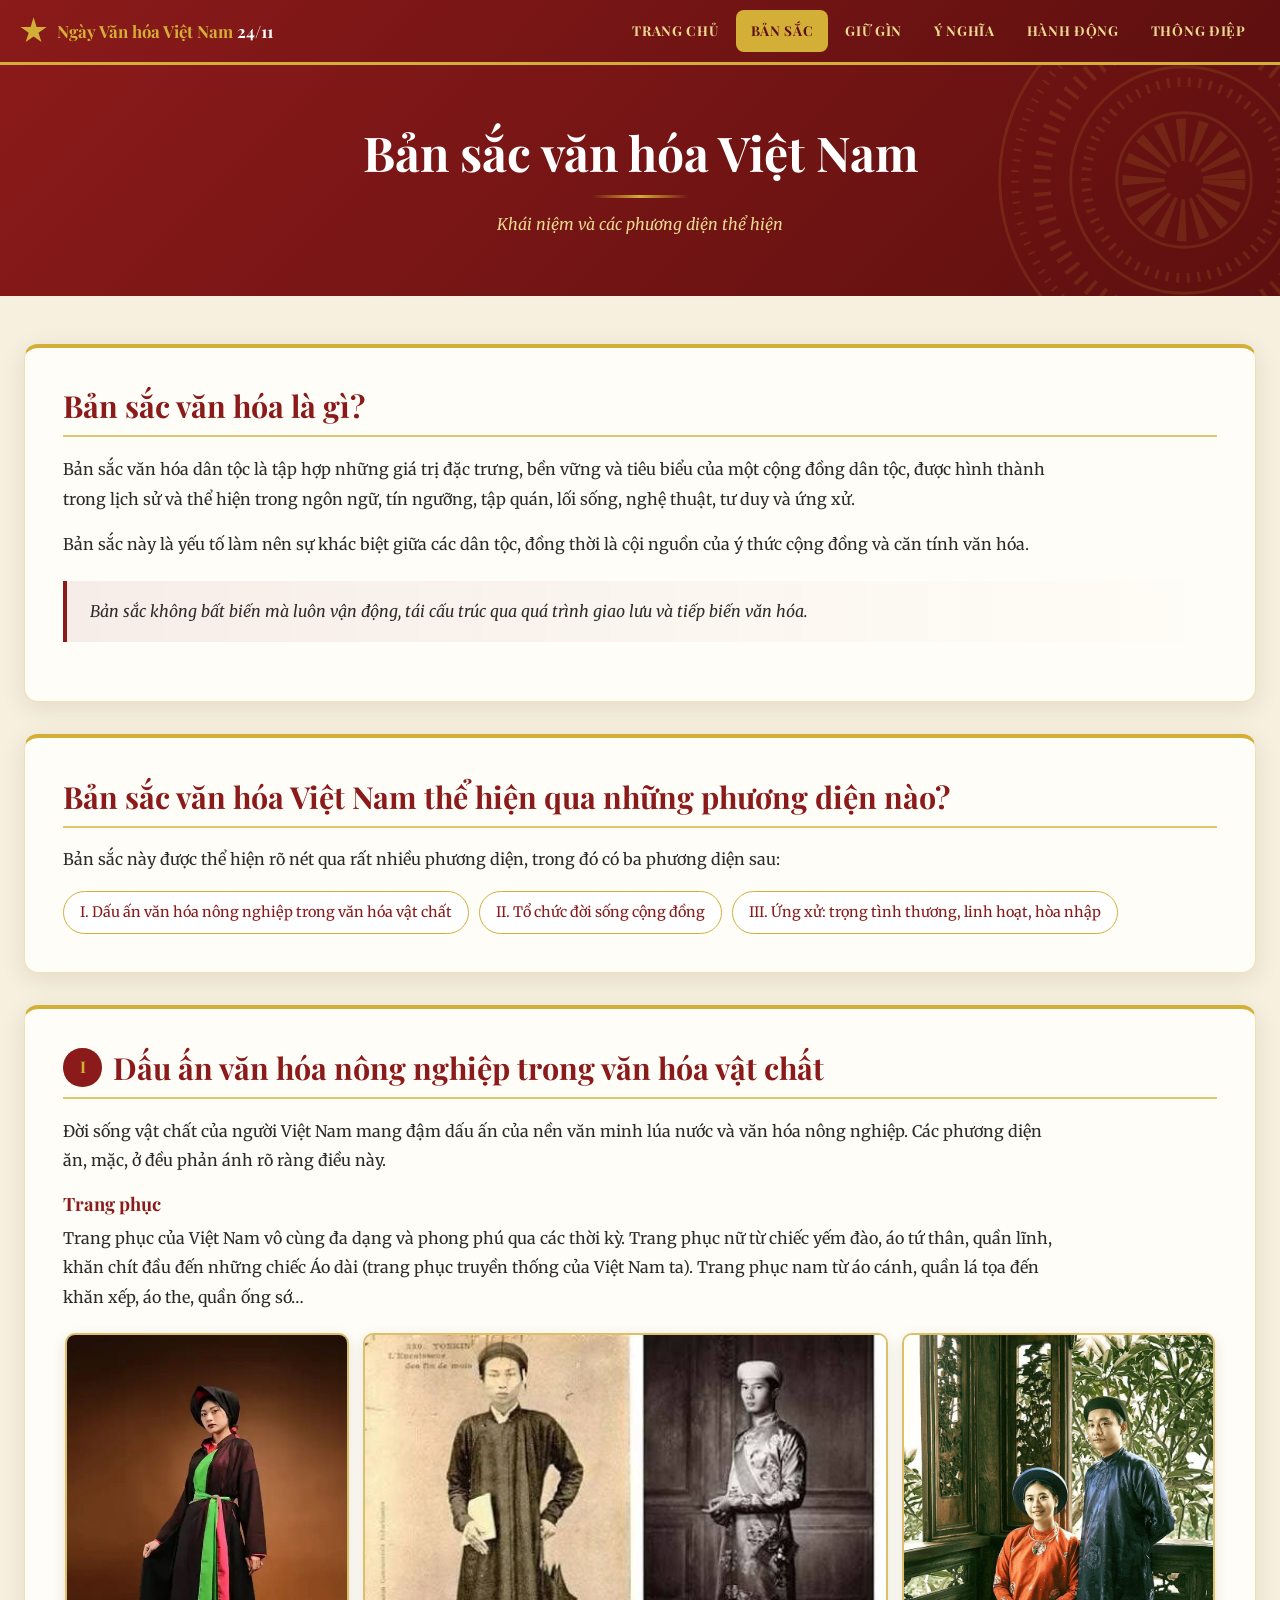
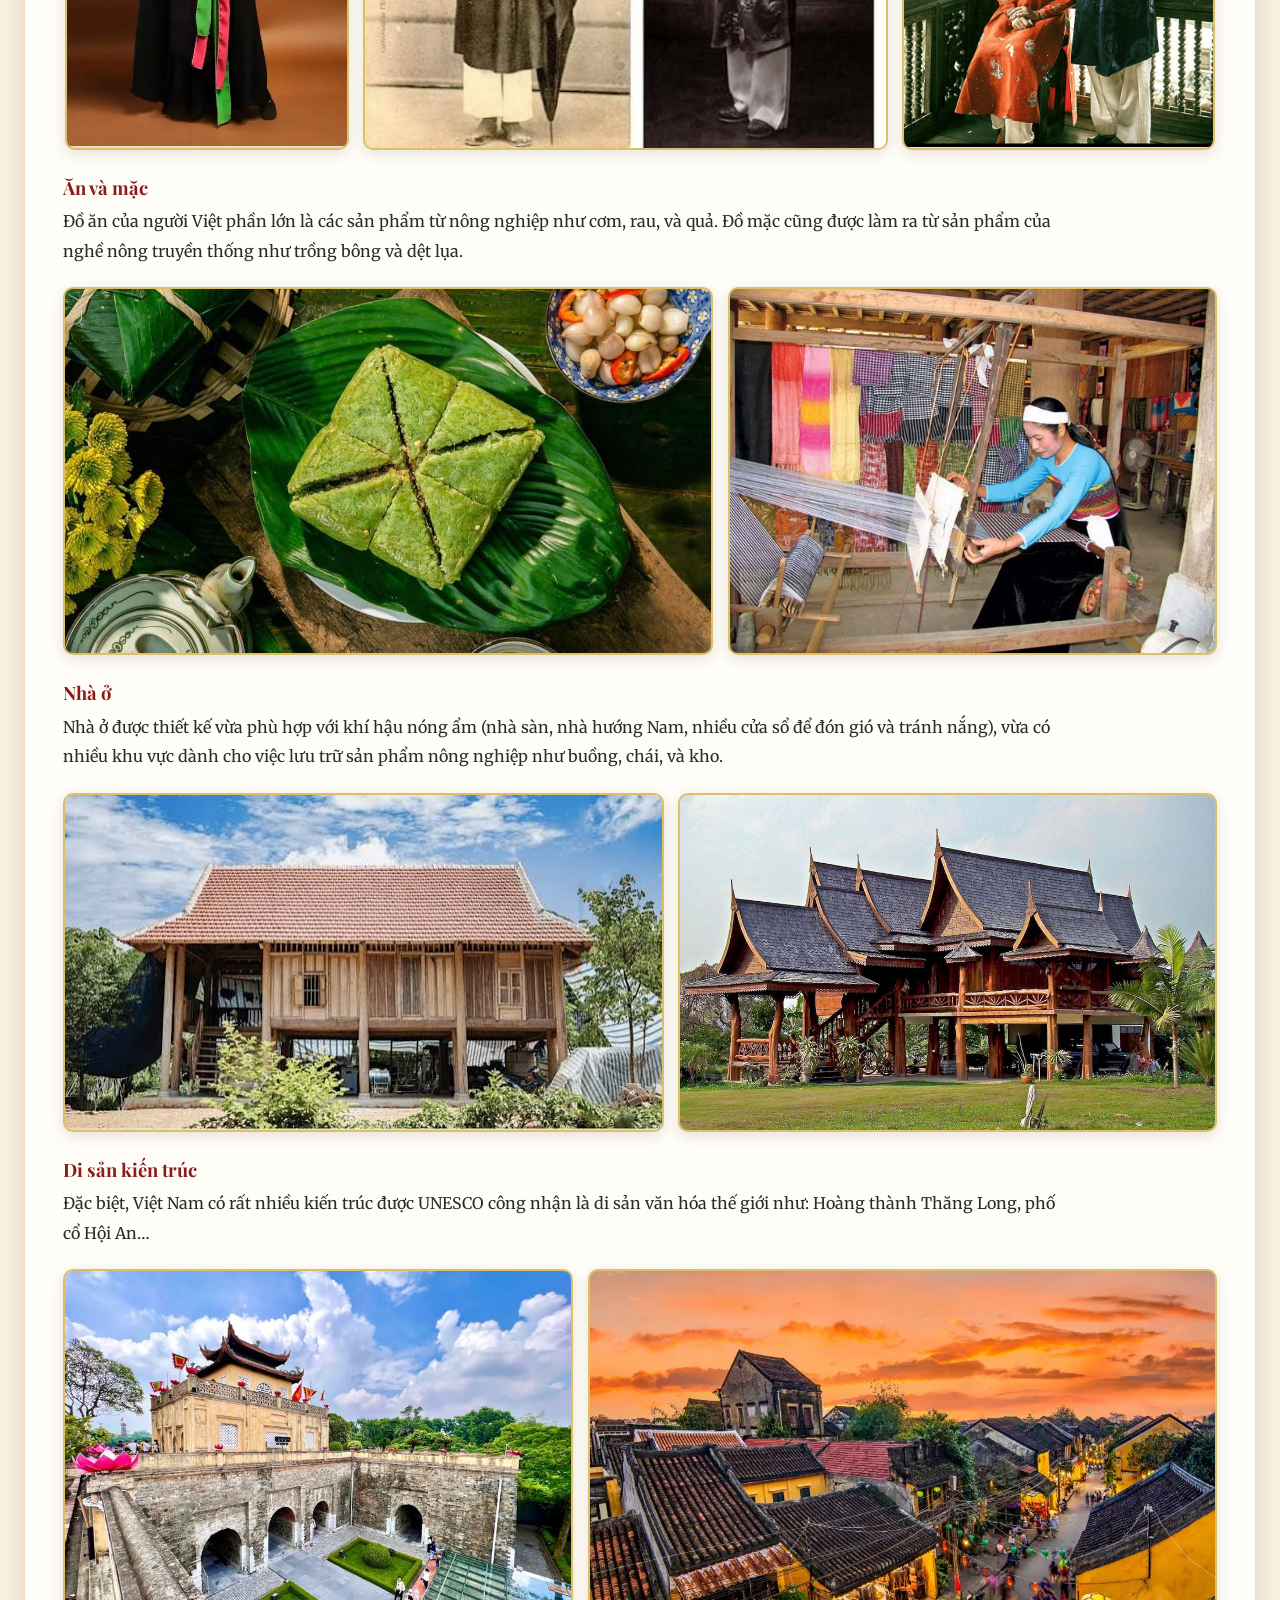
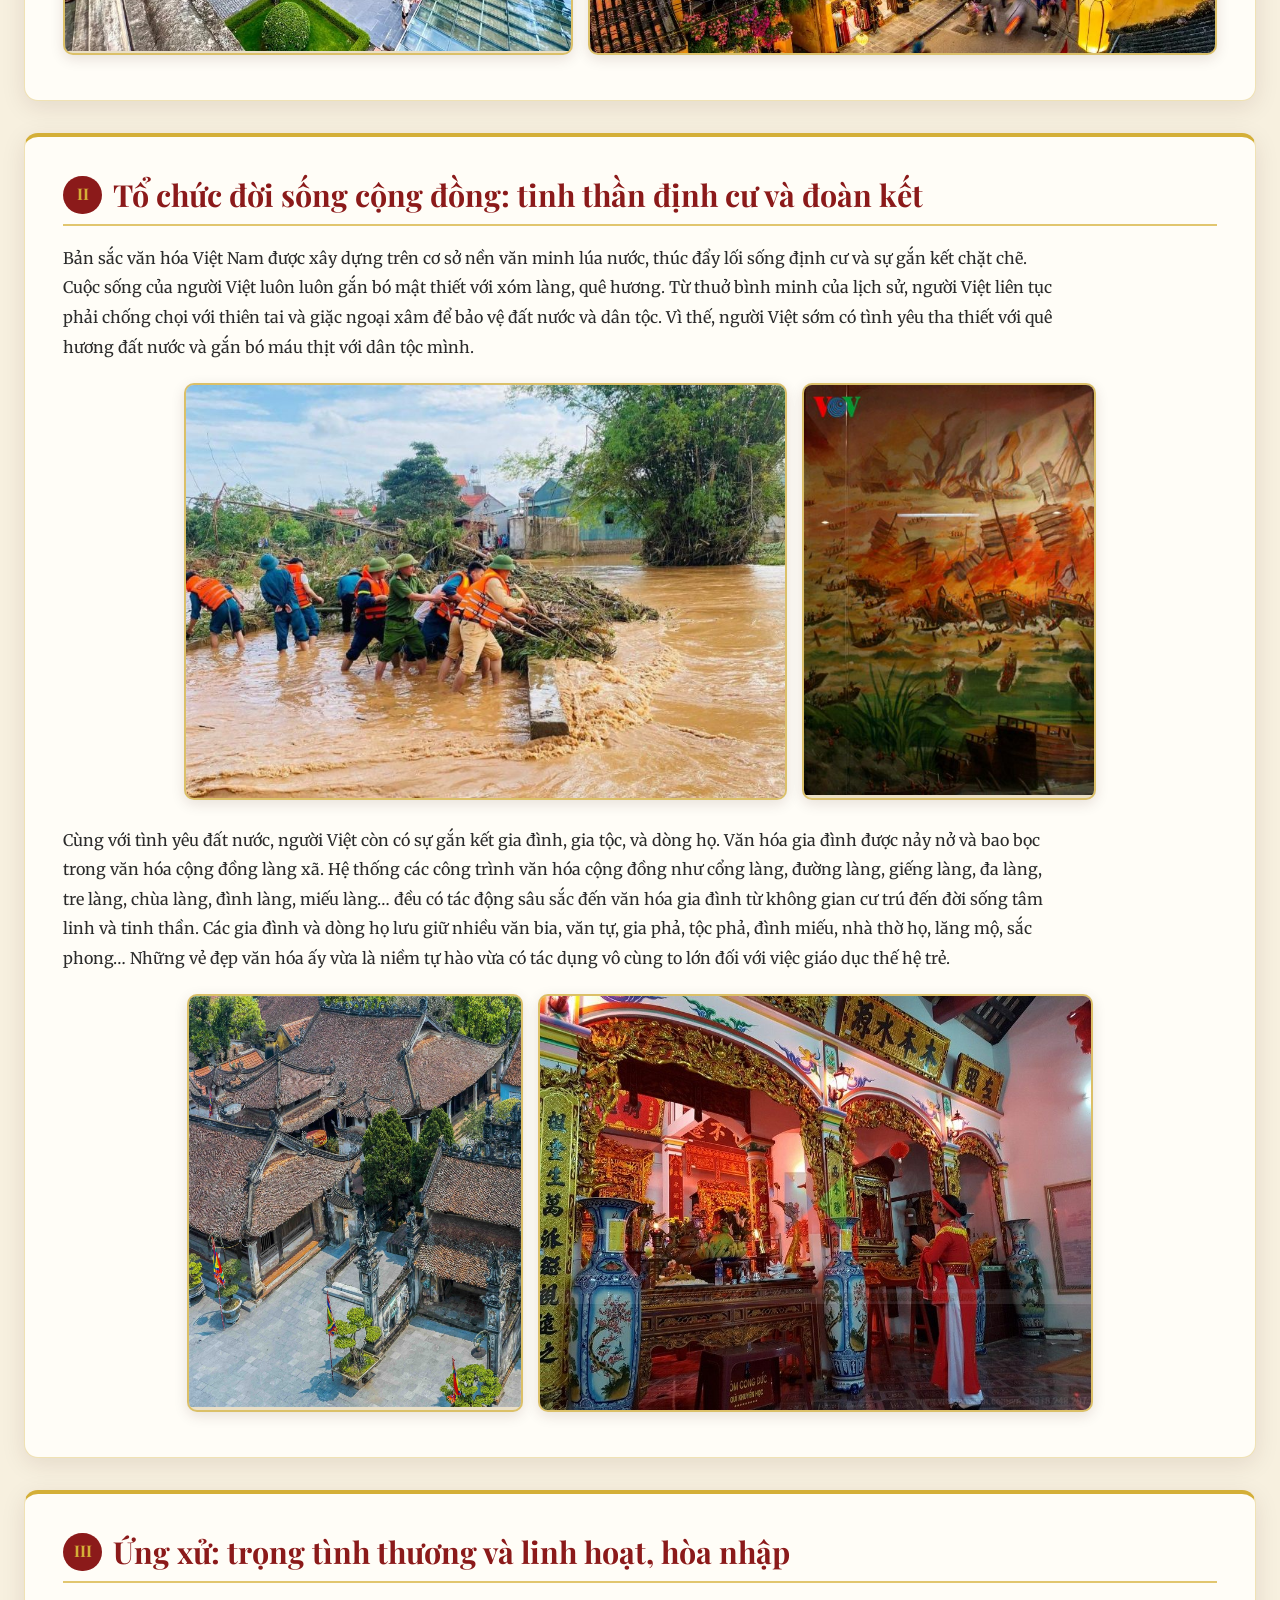
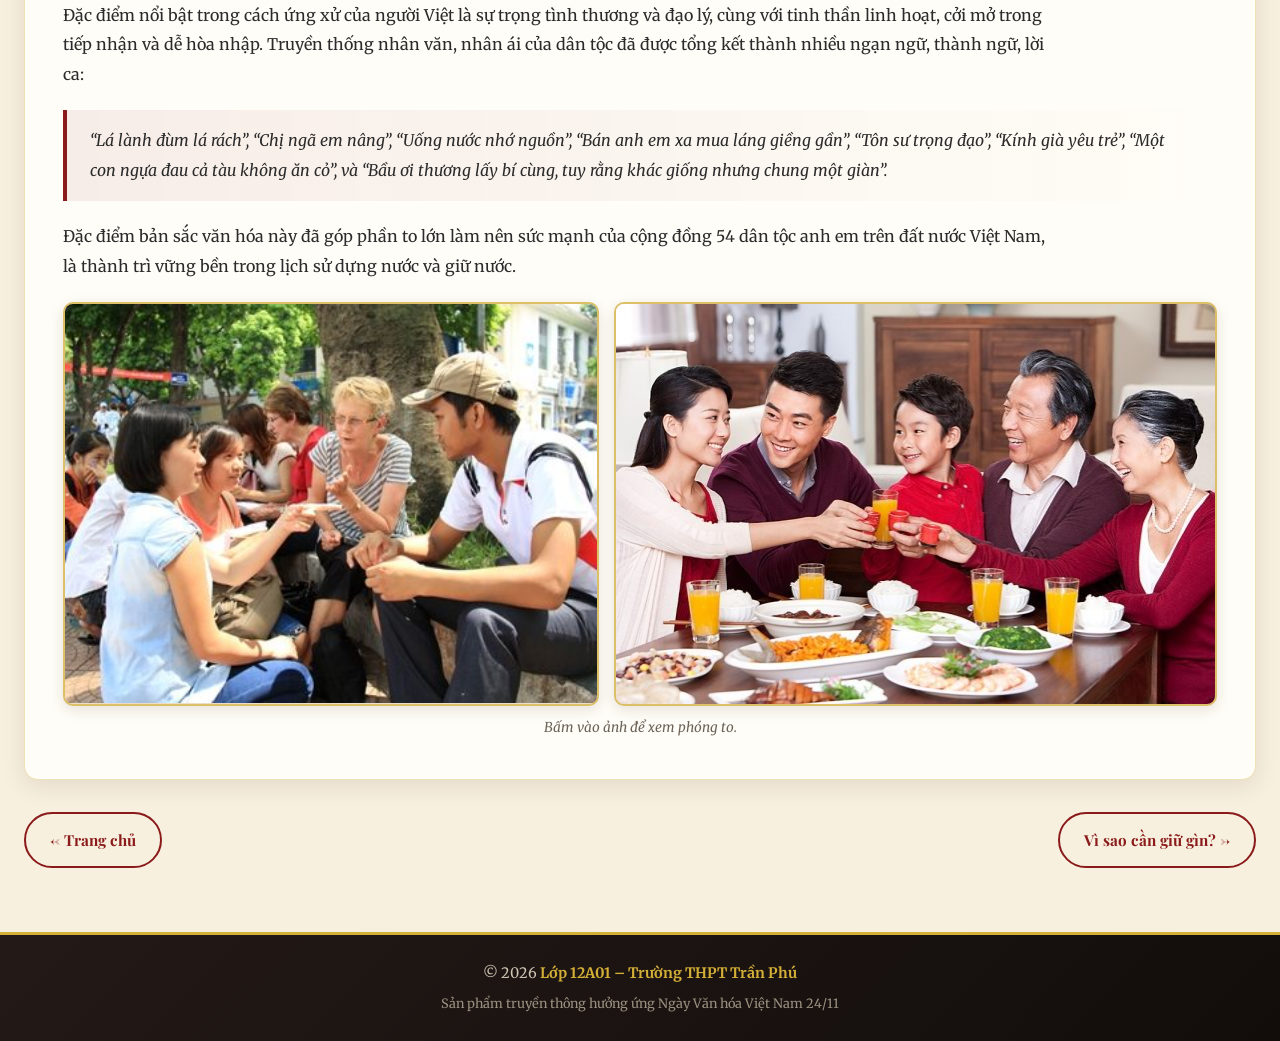
==== commit 418f4ef6: "Add files via upload" ====
--- a/docs/ban-sac.html
+++ b/docs/ban-sac.html
@@ -40,16 +40,30 @@
     <main>
         <section class="page-head">
             <h1>Bản sắc văn hóa Việt Nam</h1>
-            <p>Thể hiện qua những phương diện nào?</p>
+            <p>Khái niệm và các phương diện thể hiện</p>
         </section>
 
         <div class="wrap">
-            <p class="prose reveal" style="margin-bottom:1.2rem">Bản sắc văn hóa Việt Nam được thể hiện rõ nét qua rất nhiều phương diện. Dưới đây là ba phương diện nổi bật.</p>
-            <nav class="chips reveal" aria-label="Mục lục">
-                <a href="#vat-chat">I. Văn hóa vật chất</a>
-                <a href="#cong-dong">II. Đời sống cộng đồng</a>
-                <a href="#ung-xu">III. Ứng xử</a>
-            </nav>
+            <section class="panel reveal">
+                <h2>Bản sắc văn hóa là gì?</h2>
+                <div class="prose">
+                    <p>Bản sắc văn hóa dân tộc là tập hợp những giá trị đặc trưng, bền vững và tiêu biểu của một cộng đồng dân tộc, được hình thành trong lịch sử và thể hiện trong ngôn ngữ, tín ngưỡng, tập quán, lối sống, nghệ thuật, tư duy và ứng xử.</p>
+                    <p>Bản sắc này là yếu tố làm nên sự khác biệt giữa các dân tộc, đồng thời là cội nguồn của ý thức cộng đồng và căn tính văn hóa.</p>
+                </div>
+                <div class="quote">Bản sắc không bất biến mà luôn vận động, tái cấu trúc qua quá trình giao lưu và tiếp biến văn hóa.</div>
+            </section>
+
+            <section class="panel reveal">
+                <h2>Bản sắc văn hóa Việt Nam thể hiện qua những phương diện nào?</h2>
+                <div class="prose">
+                    <p>Bản sắc này được thể hiện rõ nét qua rất nhiều phương diện, trong đó có ba phương diện sau:</p>
+                </div>
+                <nav class="chips" aria-label="Mục lục" style="margin:1rem 0 0">
+                    <a href="#vat-chat">I. Dấu ấn văn hóa nông nghiệp trong văn hóa vật chất</a>
+                    <a href="#cong-dong">II. Tổ chức đời sống cộng đồng</a>
+                    <a href="#ung-xu">III. Ứng xử: trọng tình thương, linh hoạt, hòa nhập</a>
+                </nav>
+            </section>
 
             <section class="panel reveal" id="vat-chat">
                 <h2><span class="badge">I</span>Dấu ấn văn hóa nông nghiệp trong văn hóa vật chất</h2>
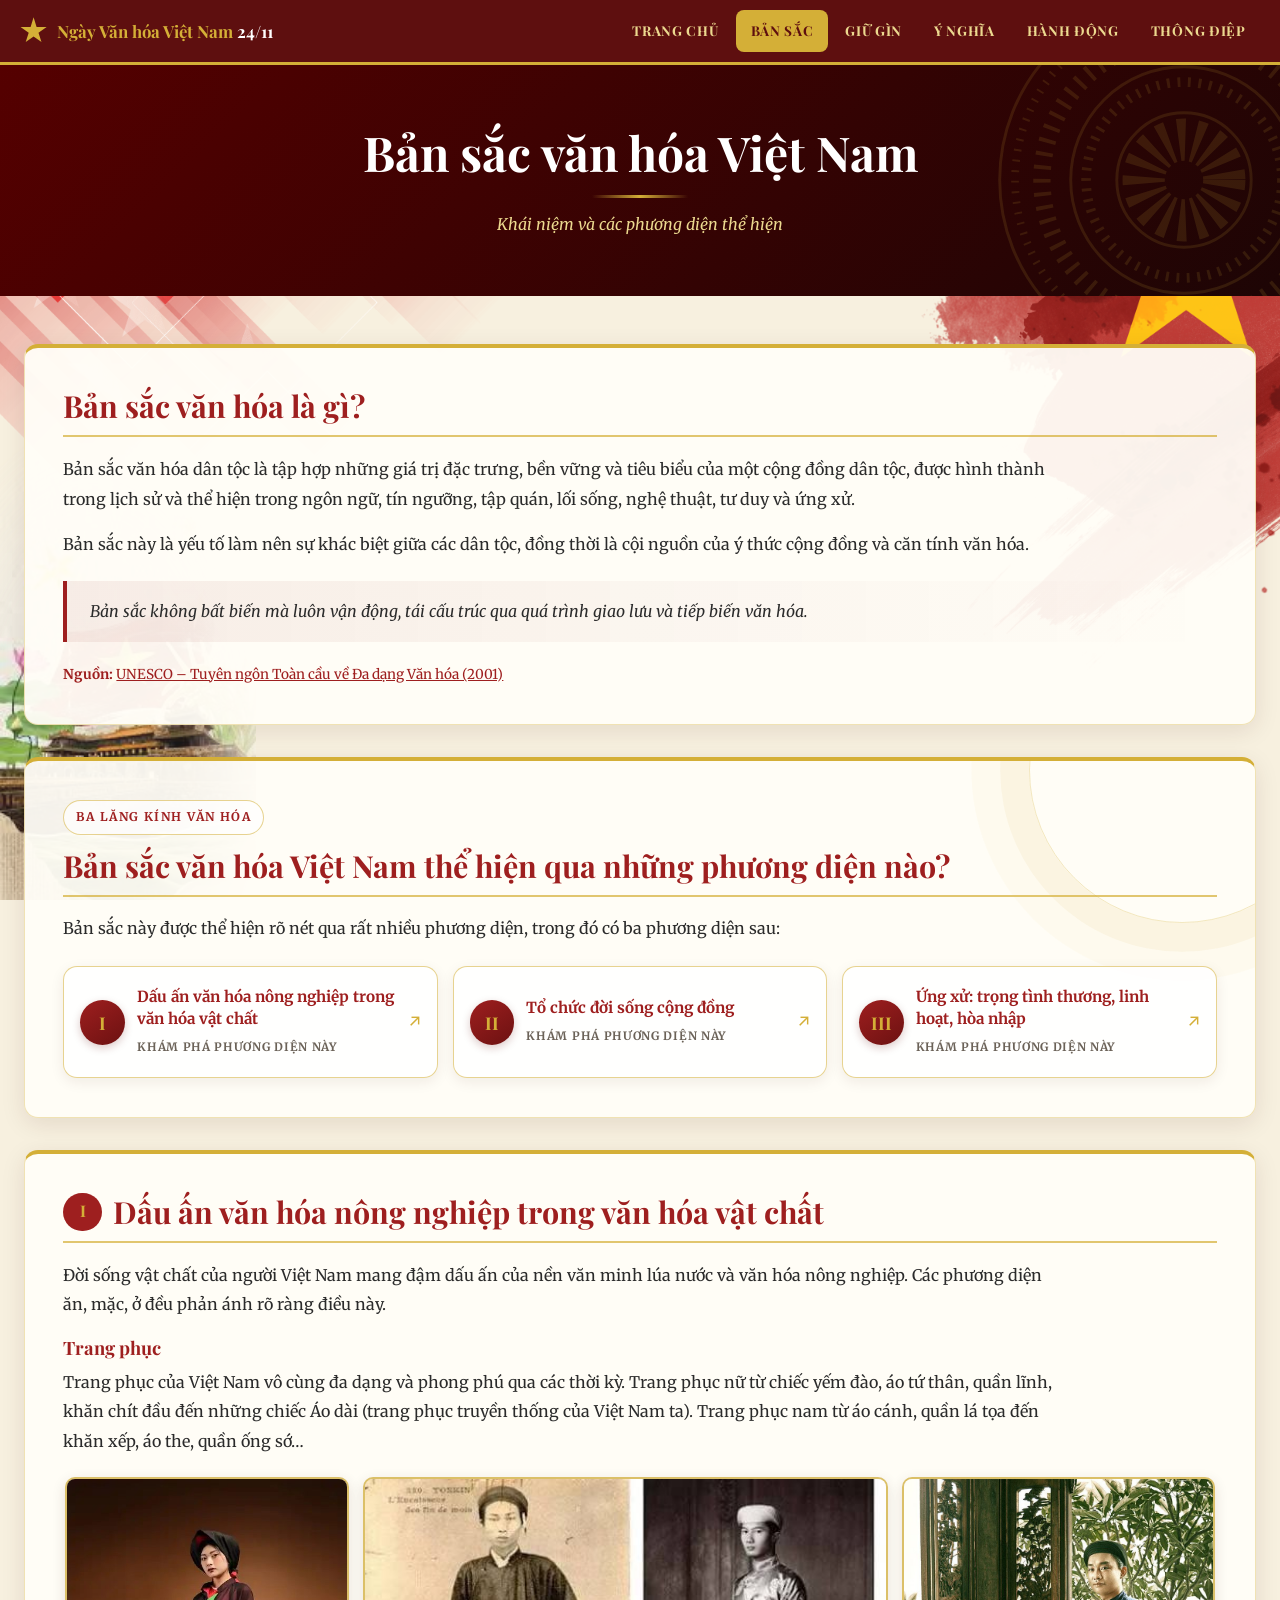
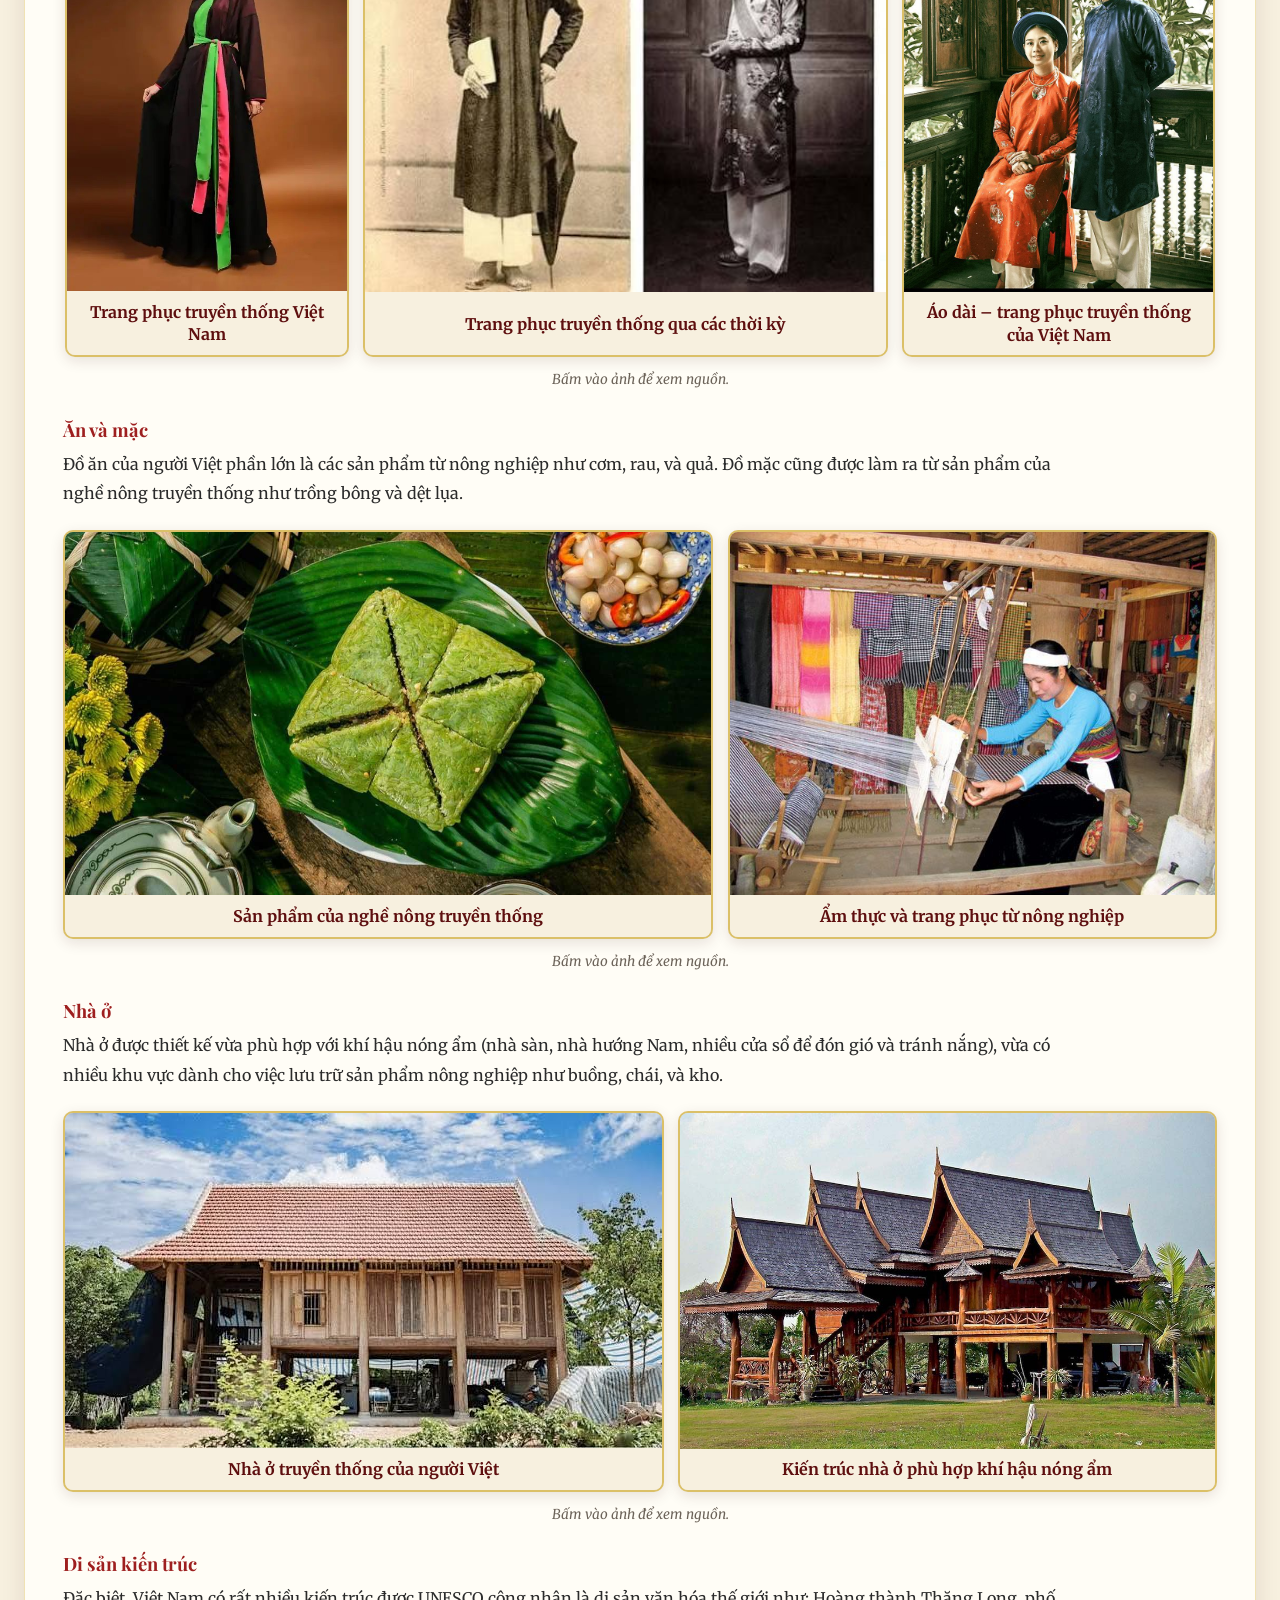
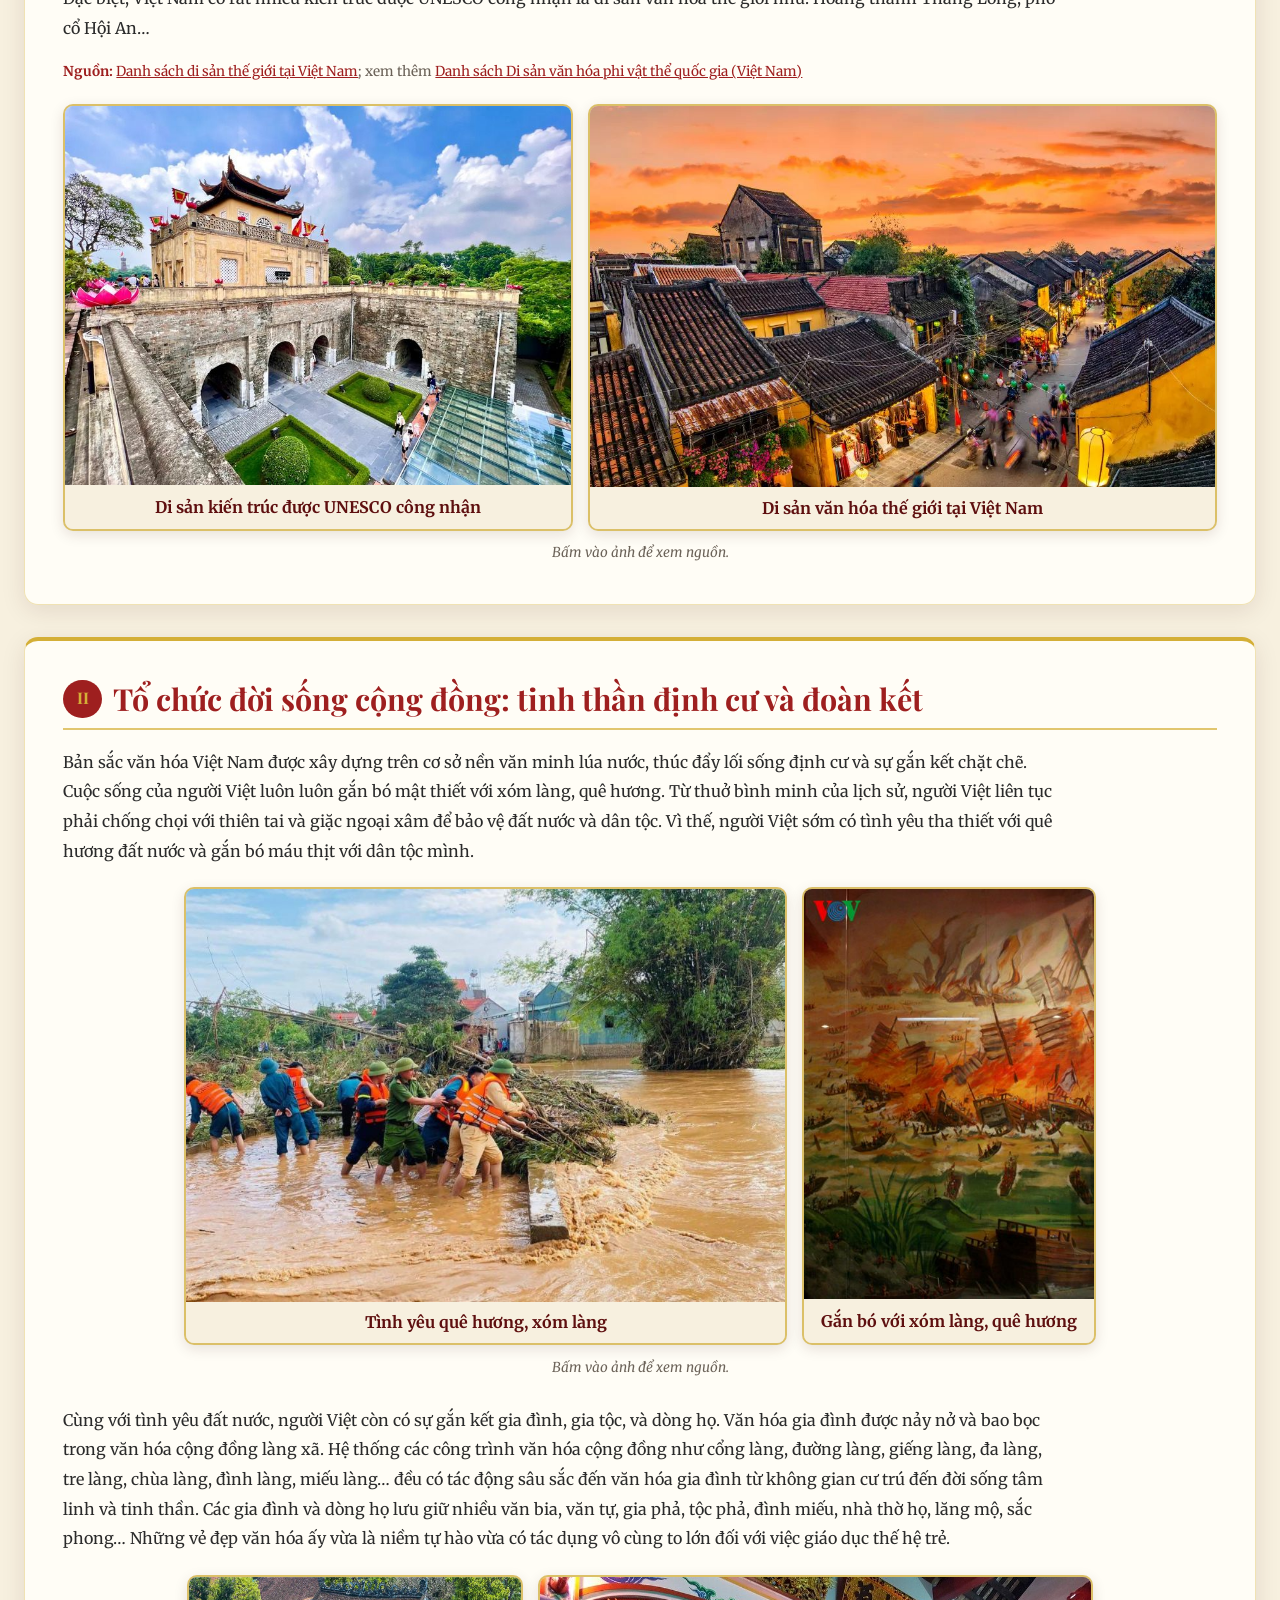
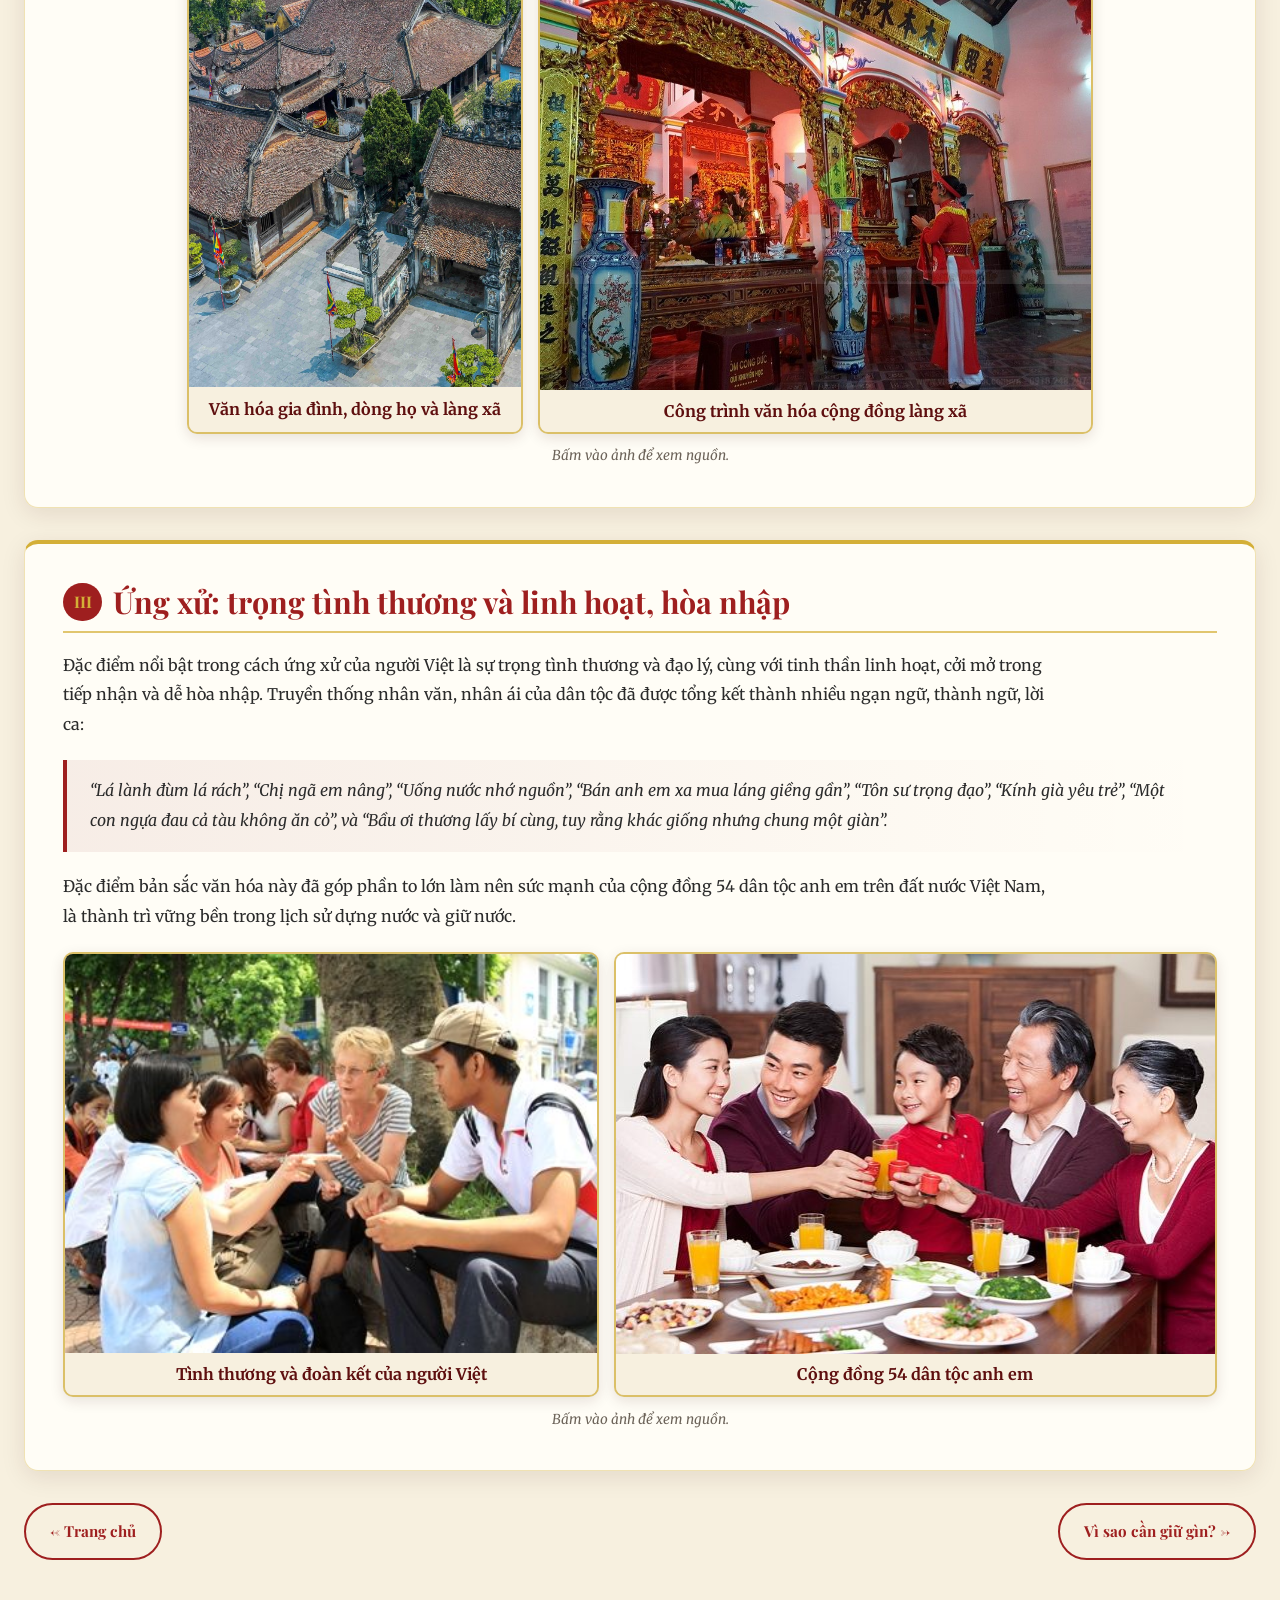
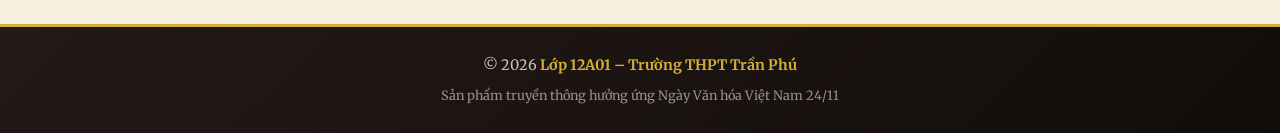
==== commit ef8d2950: "Add files via upload" ====
--- a/docs/ban-sac.html
+++ b/docs/ban-sac.html
@@ -51,17 +51,40 @@
                     <p>Bản sắc này là yếu tố làm nên sự khác biệt giữa các dân tộc, đồng thời là cội nguồn của ý thức cộng đồng và căn tính văn hóa.</p>
                 </div>
                 <div class="quote">Bản sắc không bất biến mà luôn vận động, tái cấu trúc qua quá trình giao lưu và tiếp biến văn hóa.</div>
+                <p class="src"><strong>Nguồn:</strong> <a href="https://www.unesco.org/en/legal-affairs/unesco-universal-declaration-cultural-diversity" target="_blank" rel="noopener">UNESCO – Tuyên ngôn Toàn cầu về Đa dạng Văn hóa (2001)</a></p>
             </section>
 
-            <section class="panel reveal">
+            <section class="panel reveal aspects-intro">
+                <span class="aspects-kicker">Ba lăng kính văn hóa</span>
                 <h2>Bản sắc văn hóa Việt Nam thể hiện qua những phương diện nào?</h2>
                 <div class="prose">
                     <p>Bản sắc này được thể hiện rõ nét qua rất nhiều phương diện, trong đó có ba phương diện sau:</p>
                 </div>
-                <nav class="chips" aria-label="Mục lục" style="margin:1rem 0 0">
-                    <a href="#vat-chat">I. Dấu ấn văn hóa nông nghiệp trong văn hóa vật chất</a>
-                    <a href="#cong-dong">II. Tổ chức đời sống cộng đồng</a>
-                    <a href="#ung-xu">III. Ứng xử: trọng tình thương, linh hoạt, hòa nhập</a>
+                <nav class="aspect-links" aria-label="Ba phương diện bản sắc văn hóa">
+                    <a href="#vat-chat">
+                        <span class="aspect-number" aria-hidden="true">I</span>
+                        <span class="aspect-copy">
+                            <strong>Dấu ấn văn hóa nông nghiệp trong văn hóa vật chất</strong>
+                            <small>Khám phá phương diện này</small>
+                        </span>
+                        <span class="aspect-arrow" aria-hidden="true">↗</span>
+                    </a>
+                    <a href="#cong-dong">
+                        <span class="aspect-number" aria-hidden="true">II</span>
+                        <span class="aspect-copy">
+                            <strong>Tổ chức đời sống cộng đồng</strong>
+                            <small>Khám phá phương diện này</small>
+                        </span>
+                        <span class="aspect-arrow" aria-hidden="true">↗</span>
+                    </a>
+                    <a href="#ung-xu">
+                        <span class="aspect-number" aria-hidden="true">III</span>
+                        <span class="aspect-copy">
+                            <strong>Ứng xử: trọng tình thương, linh hoạt, hòa nhập</strong>
+                            <small>Khám phá phương diện này</small>
+                        </span>
+                        <span class="aspect-arrow" aria-hidden="true">↗</span>
+                    </a>
                 </nav>
             </section>
 
@@ -99,6 +122,7 @@
                 <div class="prose" style="margin-top:1.6rem">
                     <h3>Di sản kiến trúc</h3>
                     <p>Đặc biệt, Việt Nam có rất nhiều kiến trúc được UNESCO công nhận là di sản văn hóa thế giới như: Hoàng thành Thăng Long, phố cổ Hội An…</p>
+                    <p class="src"><strong>Nguồn:</strong> <a href="https://vi.wikipedia.org/wiki/Danh_s%C3%A1ch_di_s%E1%BA%A3n_th%E1%BA%BF_gi%E1%BB%9Bi_t%E1%BA%A1i_Vi%E1%BB%87t_Nam" target="_blank" rel="noopener">Danh sách di sản thế giới tại Việt Nam</a>; xem thêm <a href="https://vi.wikipedia.org/wiki/Danh_s%C3%A1ch_Di_s%E1%BA%A3n_v%C4%83n_h%C3%B3a_phi_v%E1%BA%ADt_th%E1%BB%83_qu%E1%BB%91c_gia_(Vi%E1%BB%87t_Nam)" target="_blank" rel="noopener">Danh sách Di sản văn hóa phi vật thể quốc gia (Việt Nam)</a></p>
                 </div>
                 <div class="gallery">
                     <figure style="--r:1.334"><img src="media/image20.jpg" width="3427" height="2568" alt="Di sản kiến trúc được UNESCO công nhận" loading="lazy" decoding="async"></figure>
@@ -138,7 +162,6 @@
                     <figure style="--r:1.333"><img src="media/image7.jpg" width="2623" height="1967" alt="Tình thương và đoàn kết của người Việt" loading="lazy" decoding="async"></figure>
                     <figure style="--r:1.5"><img src="media/image28.jpg" width="3304" height="2203" alt="Cộng đồng 54 dân tộc anh em" loading="lazy" decoding="async"></figure>
                 </div>
-                <p class="note">Bấm vào ảnh để xem phóng to.</p>
             </section>
 
             <div class="pager">
--- a/docs/style.css
+++ b/docs/style.css
@@ -4,7 +4,7 @@
    ========================================================= */
 
 :root {
-    --red: #8b1a1a;
+    --red: #9e1f1f;
     --red-dark: #5e0f0f;
     --gold: #d4af37;
     --gold-soft: #ecd98f;
@@ -73,7 +73,7 @@
 /* ---------- Header / Menu ---------- */
 .site-header {
     position: sticky; top: 0; z-index: 1000;
-    background: linear-gradient(135deg, var(--red), var(--red-dark));
+    background: linear-gradient(135deg, var(--red-dark), var(--red-dark));
     border-bottom: 3px solid var(--gold);
     transition: box-shadow .3s;
 }
@@ -135,21 +135,61 @@
 /* ---------- Hero trang chủ ---------- */
 .hero, .page-head {
     position: relative; overflow: hidden; color: #fff;
-    background: linear-gradient(135deg, var(--red) 0%, var(--red-dark) 100%);
+    /* Nền đỏ rượu sẫm (tối hơn header) để chữ đỏ và chữ vàng của tiêu đề nổi bật */
+    background: linear-gradient(135deg, #550000 0%, #1d0505 100%);
 }
 .hero::before, .page-head::before {
     content: ""; position: absolute; pointer-events: none;
     right: -8rem; top: 50%; width: 34rem; height: 34rem; transform: translateY(-50%);
     background: var(--drum) center / contain no-repeat; opacity: .13;
 }
+.hero::before {
+    z-index: 0; opacity: .22;
+    filter: brightness(1.12) saturate(1.08);
+    animation: drum-spin 140s linear infinite;   /* mặt trống đồng xoay rất chậm */
+}
+@keyframes drum-spin {
+    from { transform: translateY(-50%) rotate(0deg); }
+    to   { transform: translateY(-50%) rotate(360deg); }
+}
+/* Quầng sáng vàng và đỏ trôi nhẹ phía sau tiêu đề */
+.hero::after {
+    content: ""; position: absolute; inset: -20%; z-index: 0; pointer-events: none;
+    background:
+        radial-gradient(40% 50% at 25% 40%, rgba(255, 205, 0, .17), transparent 70%),
+        radial-gradient(35% 45% at 80% 70%, rgba(224, 36, 31, .30), transparent 70%);
+    animation: glow-drift 14s ease-in-out infinite alternate;
+}
+@keyframes glow-drift {
+    from { transform: translate3d(-3%, -2%, 0) scale(1); opacity: .8; }
+    to   { transform: translate3d(3%, 2%, 0) scale(1.08); opacity: 1; }
+}
 .hero { padding: clamp(2rem, 6vw, 4.5rem) 1.25rem; }
 .hero-inner {
-    position: relative; max-width: 80rem; margin: 0 auto;
-    display: grid; grid-template-columns: 1.25fr .75fr; align-items: center; gap: clamp(1.5rem, 4vw, 3rem);
+    position: relative; z-index: 1; max-width: 80rem; margin: 0 auto;
+    display: grid; grid-template-columns: 1.5fr .5fr; align-items: center; gap: clamp(1.5rem, 4vw, 3rem);
 }
 .eyebrow { color: var(--gold); text-transform: uppercase; letter-spacing: .2em; font-size: .85rem; margin-bottom: .5rem; }
-.hero h1 { font-size: clamp(2rem, 5.2vw, 3.6rem); color: #fff; }
-.hero h1 span { display: block; color: var(--gold); }
+/* Tiêu đề hero: "HƯỞNG ỨNG" vàng + "NGÀY VĂN HÓA VIỆT NAM" đỏ trên cùng một dòng, có vệt sáng chạy qua chữ */
+.hero-title {
+    font-size: clamp(1.3rem, 3vw, 2.9rem); line-height: 1.5;
+    font-weight: 800; letter-spacing: 0; white-space: nowrap;
+}
+.hero-title .t-gold {
+    color: #ffdb4d;
+    -webkit-text-stroke: .35px rgba(255, 244, 184, .8);
+    text-shadow: 0 2px 4px rgba(0, 0, 0, .85), 0 0 16px rgba(255, 219, 77, .35);
+}
+.hero-title .t-red {
+    color: #ff655b;
+    -webkit-text-stroke: .4px rgba(255, 225, 214, .75);
+    text-shadow: 0 2px 4px rgba(0, 0, 0, .9), 0 0 14px rgba(255, 65, 56, .42);
+}
+.hero-title .t-date {
+    display: block; margin-top: .35em; color: #ffdb4d;
+    font-size: 1.35em; letter-spacing: .06em;
+    text-shadow: 0 2px 5px rgba(0, 0, 0, .85), 0 0 18px rgba(255, 219, 77, .35);
+}
 .hero-slogan { margin: 1rem 0 .6rem; font-style: italic; color: var(--gold-soft); font-size: clamp(1.05rem, 2.2vw, 1.35rem); }
 .hero-desc { color: rgba(255, 255, 255, .88); max-width: 38rem; }
 .hero-actions { display: flex; flex-wrap: wrap; gap: .8rem; margin-top: 1.5rem; }
@@ -160,15 +200,23 @@
     font-size: .95rem;
 }
 .countdown b { color: var(--gold); font-size: 1.3em; }
-.hero-figure { justify-self: center; }
+.hero-figure { justify-self: center; position: relative; cursor: zoom-in; }
 .hero-figure img {
     width: auto; max-width: 100%; max-height: min(34rem, 70vh);
     border: 4px double var(--gold); border-radius: 12px;
     box-shadow: 0 18px 45px rgba(0, 0, 0, .4);
 }
+.hero-figure .gallery-caption {
+    position: absolute; left: 50%; bottom: .8rem; transform: translateX(-50%);
+    width: calc(100% - 1.5rem); border-radius: 8px;
+    background: rgba(20, 8, 6, .84);
+}
+.hero-figure .gallery-title { color: var(--gold-soft); }
+.hero-note { color: var(--gold-soft); }
 @media (max-width: 52rem) {
     .hero-inner { grid-template-columns: 1fr; text-align: center; }
     .hero-desc { margin-inline: auto; }
+    .hero h1 { margin-inline: auto; white-space: normal; }
     .hero-actions { justify-content: center; }
     .hero-figure { order: 2; }
     .hero-figure img { max-height: 26rem; }
@@ -184,7 +232,7 @@
 .btn:hover { transform: translateY(-2px); box-shadow: 0 6px 16px rgba(0, 0, 0, .25); }
 .btn-ghost { background: transparent; color: var(--gold); }
 .btn-ghost:hover { background: var(--gold); color: var(--red-dark); }
-.btn-dark { background: transparent; color: var(--red); border-color: var(--red); }
+.btn-dark { background: var(--paper); color: var(--red); border-color: var(--red); }   /* nền đặc để đọc rõ trên họa tiết */
 .btn-dark:hover { background: var(--red); color: var(--gold); }
 
 /* ---------- Đầu trang con ---------- */
@@ -233,14 +281,126 @@
 }
 .chips a:hover { background: var(--red); color: var(--gold); }
 
+.aspects-intro {
+    position: relative; isolation: isolate; overflow: hidden;
+    background: linear-gradient(125deg, #fffdf8 0%, #fff8e9 62%, #f8ead2 100%);
+}
+.aspects-intro::after {
+    content: ""; position: absolute; z-index: -1; top: -9rem; right: -5rem;
+    width: 19rem; aspect-ratio: 1; border: 1px solid rgba(212, 175, 55, .28);
+    border-radius: 50%; box-shadow: 0 0 0 1.8rem rgba(212, 175, 55, .07), 0 0 0 3.6rem rgba(212, 175, 55, .04);
+    pointer-events: none;
+}
+.aspects-kicker {
+    display: inline-flex; margin-bottom: .65rem; padding: .35rem .75rem;
+    border: 1px solid rgba(212, 175, 55, .55); border-radius: 999px;
+    background: rgba(255, 255, 255, .72); color: var(--red);
+    font-size: .75rem; font-weight: 700; letter-spacing: .12em; text-transform: uppercase;
+}
+.aspects-intro h2, .aspects-intro .prose, .aspect-links { position: relative; z-index: 1; }
+.aspect-links {
+    display: grid; grid-template-columns: repeat(3, minmax(0, 1fr));
+    gap: .9rem; margin-top: 1.4rem;
+}
+.aspect-links a {
+    display: grid; grid-template-columns: auto minmax(0, 1fr) auto; align-items: center;
+    gap: .75rem; min-height: 7rem; padding: 1rem;
+    border: 1px solid rgba(212, 175, 55, .55); border-radius: 14px;
+    background: rgba(255, 255, 255, .88); color: var(--red); text-decoration: none;
+    box-shadow: 0 4px 14px rgba(60, 20, 10, .08);
+    transition: transform .25s, box-shadow .25s, border-color .25s, background .25s;
+}
+.aspect-number {
+    display: grid; place-items: center; width: 2.8rem; height: 2.8rem;
+    border-radius: 50%; background: linear-gradient(145deg, var(--red), #6c1111);
+    color: var(--gold); font: 700 1.1rem 'Playfair Display', Georgia, serif;
+    box-shadow: 0 3px 8px rgba(94, 15, 15, .22);
+}
+.aspect-copy { display: grid; gap: .45rem; }
+.aspect-copy strong { font-size: .95rem; line-height: 1.45; }
+.aspect-copy small {
+    color: var(--muted); font-size: .72rem; font-weight: 700;
+    letter-spacing: .06em; text-transform: uppercase;
+}
+.aspect-arrow { color: var(--gold); font-size: 1.2rem; transition: transform .25s, color .25s; }
+.aspect-links a:hover {
+    transform: translateY(-3px); border-color: var(--gold); background: #fff;
+    box-shadow: 0 10px 24px rgba(60, 20, 10, .14);
+}
+.aspect-links a:hover .aspect-arrow { transform: translate(2px, -2px); color: var(--red); }
+.aspect-links a:focus-visible { outline: 3px solid var(--gold); outline-offset: 3px; }
+@media (max-width: 52rem) {
+    .aspect-links { grid-template-columns: 1fr; }
+    .aspect-links a { min-height: 5.4rem; }
+}
+
 .quote {
     border-left: 4px solid var(--red); border-radius: 0 10px 10px 0;
     background: linear-gradient(90deg, rgba(139, 26, 26, .07), transparent);
     padding: 1rem 1.4rem; margin: 1.3rem 0; font-style: italic;
 }
 
+/* ---------- Họa tiết trang trí đặt ở nền NGOÀI khung nội dung ---------- */
+/* Cố định theo màn hình, nằm sau mọi nội dung (z-index âm).
+   trangtri2 = góc trên phải · trangtri4 = góc trên trái · trangtri1 = góc dưới trái.
+   Chỉnh cỡ / độ đậm ở các biến dưới đây. */
+body {
+    --deco-top: 3.8rem;                               /* chừa chỗ cho thanh menu dính ở trên */
+    --deco2-size: clamp(16rem, 50vw, 62rem);          /* trangtri2 – trên phải */
+    --deco4-size: clamp(18rem, 58vw, 70rem);          /* trangtri4 – trên trái */
+    --deco1-width: clamp(9rem, 20vw, 18rem);          /* trangtri1 – dưới trái */
+}
+body::before {
+    content: ""; position: fixed; inset: 0; z-index: -1; pointer-events: none;
+    background-repeat: no-repeat;
+    background-image:
+        url("media/trangtri2.png"),
+        url("media/trangtri4.png");
+    background-position:
+        right -2rem top var(--deco-top),
+        left -2rem top var(--deco-top);
+    background-size:
+        var(--deco2-size) auto,
+        var(--deco4-size) auto;
+    opacity: .9;
+}
+/* trangtri1 là ảnh có nền giấy (không trong suốt) nên làm mờ dần viền để hòa vào nền */
+body::after {
+    content: ""; position: fixed; left: 0; bottom: 0; z-index: -1; pointer-events: none;
+    width: var(--deco1-width); aspect-ratio: 168 / 300;
+    background: url("media/trangtri1.png") center / cover no-repeat;
+    -webkit-mask-image: radial-gradient(ellipse 70% 70% at 35% 65%, #000 55%, transparent 100%);
+            mask-image: radial-gradient(ellipse 70% 70% at 35% 65%, #000 55%, transparent 100%);
+    opacity: .9;
+}
+/* Khung nội dung hơi trong để họa tiết nền thấp thoáng, vẫn đủ đậm để đọc chữ */
+.wrap > .panel { background: rgba(255, 253, 247, .95); }
+@media (max-width: 40rem) {
+    body { --deco-top: 3.4rem; --deco2-size: 78vw; --deco4-size: 90vw; --deco1-width: 7rem; }
+    body::before { opacity: .55; }
+    body::after  { opacity: .6; }
+}
+@media print { body::before, body::after { display: none; } }
+
 /* ---------- Thẻ ---------- */
-.cards { display: grid; grid-template-columns: repeat(auto-fit, minmax(min(100%, 17rem), 1fr)); gap: 1.2rem; margin-top: 1.2rem; }
+/* Lưới thẻ: hàng cuối luôn được kéo giãn cho đầy hàng, không bị trống ô
+   (5 thẻ = 3 + 2, 4 thẻ = 2 + 2, 7 thẻ = 3 + 3 + 1 rộng hết hàng...) */
+.cards { display: grid; grid-template-columns: 1fr; gap: 1.2rem; margin-top: 1.2rem; }
+@media (min-width: 36rem) {
+    .cards { grid-template-columns: repeat(6, 1fr); }
+    .card { grid-column: span 3; }
+}
+@media (min-width: 36rem) and (max-width: 55.99rem) {      /* máy tính bảng: 2 thẻ/hàng */
+    .card:last-child:nth-child(odd) { grid-column: span 6; }
+}
+@media (min-width: 56rem) {                                /* máy tính: 3 thẻ/hàng */
+    .card { grid-column: span 2; }
+    .card:last-child:nth-child(3n+1) { grid-column: span 6; }
+    .card:last-child:nth-child(3n+2),
+    .card:nth-last-child(2):nth-child(3n+1) { grid-column: span 3; }
+    .card:nth-child(1):nth-last-child(4), .card:nth-child(2):nth-last-child(3),
+    .card:nth-child(3):nth-last-child(2), .card:nth-child(4):nth-last-child(1) { grid-column: span 3; }   /* đúng 4 thẻ: 2 + 2 */
+}
 .card {
     position: relative; background: #fff; color: inherit; text-decoration: none;
     border: 1px solid rgba(212, 175, 55, .5); border-radius: 12px;
@@ -270,12 +430,18 @@
     flex: calc(var(--r) * 100) 1 calc(var(--r) * 11rem);
     max-width: calc(var(--r) * 26rem);
     min-width: 0; margin: 0; position: relative; overflow: hidden;
+    display: flex; flex-direction: column;
     border: 2px solid rgba(212, 175, 55, .65); border-radius: 10px;
     background: #eadfc6; box-shadow: 0 4px 14px rgba(60, 20, 10, .12);
     cursor: zoom-in;
 }
 .gallery.big figure { max-width: calc(var(--r) * 34rem); }
 .gallery figure img { width: 100%; height: auto; transition: transform .5s var(--ease); }
+.gallery-caption {
+    display: flex; flex: 1; flex-direction: column; align-items: center; justify-content: center;
+    gap: .2rem; padding: .6rem .75rem; background: var(--paper); text-align: center;
+}
+.gallery-title { color: var(--red-dark); font-weight: 700; line-height: 1.4; }
 .gallery figure::after {
     content: "⤢"; position: absolute; right: .5rem; bottom: .5rem;
     width: 1.9rem; height: 1.9rem; display: grid; place-items: center;
@@ -294,13 +460,24 @@
 .gallery figure.broken img { display: none; }
 .gallery figure.broken::before { content: "Không tải được ảnh"; color: var(--muted); font-size: .85rem; padding: 1rem; }
 
+/* Thư viện dạng hàng: mỗi hàng đúng 3 ảnh, cùng chiều cao, không cắt ảnh */
+.gallery.rows { display: block; margin: 1.3rem 0 .4rem; }
+.gallery.rows .row { display: flex; gap: .9rem; margin-bottom: .9rem; }
+.gallery.rows .row:last-child { margin-bottom: 0; }
+.gallery.rows figure { flex: var(--r) 1 0; max-width: none; }
+@media (max-width: 40rem) {
+    /* Điện thoại: 3 ảnh/hàng quá nhỏ nên tự chia thành 2 ảnh/hàng */
+    .gallery.rows .row { flex-wrap: wrap; justify-content: center; gap: .6rem; margin-bottom: .6rem; }
+    .gallery.rows figure { flex: calc(var(--r) * 100) 1 calc(var(--r) * 5.5rem); max-width: calc(var(--r) * 26rem); }
+}
+
 .note { font-size: .85rem; color: var(--muted); text-align: center; font-style: italic; margin-top: .6rem; }
 
 /* ---------- Banner slogan ---------- */
 .banner {
     position: relative; overflow: hidden; border-radius: var(--radius);
     aspect-ratio: 21 / 9; box-shadow: var(--shadow); border: 3px solid var(--gold);
-    margin-bottom: clamp(1.2rem, 3vw, 2rem);
+    margin: 0 0 clamp(1.2rem, 3vw, 2rem); cursor: zoom-in;
 }
 .banner img { width: 100%; height: 100%; object-fit: cover; }
 .banner::after { content: ""; position: absolute; inset: 0; background: linear-gradient(to top, rgba(60, 5, 5, .78), rgba(60, 5, 5, .25)); }
@@ -313,22 +490,66 @@
     font-family: 'Playfair Display', Georgia, serif; font-size: clamp(1.3rem, 4.2vw, 2.8rem);
     color: var(--gold); text-shadow: 0 2px 10px rgba(0, 0, 0, .6); line-height: 1.3; margin-top: .4rem;
 }
+.banner .gallery-caption {
+    position: absolute; z-index: 2; left: 50%; bottom: .8rem; transform: translateX(-50%);
+    width: calc(100% - 1.5rem); border-radius: 8px; background: rgba(20, 8, 6, .84);
+}
+.banner .gallery-title { color: var(--gold-soft); }
 @media (max-width: 40rem) { .banner { aspect-ratio: 4 / 3; } }
 
 .slogan-box {
-    text-align: center; color: #fff; border: 3px solid var(--gold); border-radius: var(--radius);
-    background: linear-gradient(135deg, var(--red), var(--red-dark));
-    padding: clamp(1.5rem, 5vw, 3rem); margin-bottom: clamp(1.2rem, 3vw, 2rem); box-shadow: var(--shadow);
+    text-align: center; color: #fff; border: 4px solid var(--gold); border-radius: calc(var(--radius) + 4px);
+    background: radial-gradient(ellipse 70% 90% at 50% 45%, #b3262a 0%, #7d1316 55%, #4a0a0c 100%);
+    padding: clamp(2.2rem, 7vw, 4.5rem) clamp(1rem, 4vw, 3rem);
+    margin-bottom: clamp(1.2rem, 3vw, 2rem);
+    /* viền kép vàng + bóng đổ lớn để khung nổi hẳn lên khỏi nền */
+    box-shadow: inset 0 0 0 7px rgba(74, 10, 12, .9), inset 0 0 0 9px rgba(212, 175, 55, .85),
+                0 22px 55px rgba(94, 15, 15, .5), 0 0 40px rgba(212, 175, 55, .35);
     position: relative; overflow: hidden;
 }
-.slogan-box::before { content: ""; position: absolute; inset: 0; background: var(--drum) center / auto 160% no-repeat; opacity: .1; }
-.slogan-box > * { position: relative; }
-.slogan-box small { color: var(--gold-soft); letter-spacing: .25em; text-transform: uppercase; font-size: .8rem; }
+/* mặt trống đồng xoay chậm phía sau chữ */
+.slogan-box::before {
+    content: ""; position: absolute; left: 50%; top: 50%; width: 46rem; height: 46rem; max-width: 140%;
+    background: var(--drum) center / contain no-repeat; opacity: .16; pointer-events: none;
+    transform: translate(-50%, -50%); animation: slogan-drum 120s linear infinite;
+}
+@keyframes slogan-drum { to { transform: translate(-50%, -50%) rotate(360deg); } }
+/* vệt sáng quét ngang khung */
+.slogan-box::after {
+    content: ""; position: absolute; inset: 0; pointer-events: none;
+    background: linear-gradient(105deg, transparent 40%, rgba(255, 240, 180, .22) 50%, transparent 60%);
+    transform: translateX(-100%); animation: slogan-sweep 6s ease-in-out infinite;
+}
+@keyframes slogan-sweep { 0%, 55% { transform: translateX(-100%); } 100% { transform: translateX(100%); } }
+.slogan-box > * { position: relative; z-index: 1; }
+.slogan-box small {
+    display: inline-flex; align-items: center; gap: .8rem;
+    color: #fff1c2; letter-spacing: .28em; text-transform: uppercase; font-weight: 700;
+    font-size: clamp(.72rem, 2.4vw, .95rem);
+}
+.slogan-box small::before, .slogan-box small::after { content: "★"; color: var(--gold); font-size: 1.2em; letter-spacing: 0; }
 .slogan-box strong {
-    display: block; margin-top: .6rem; color: var(--gold);
-    font-family: 'Playfair Display', Georgia, serif; font-size: clamp(1.5rem, 5vw, 3.2rem); line-height: 1.3;
-}
-
+    display: block; margin-top: .9rem; color: #ffe16a;
+    font-family: 'Playfair Display', Georgia, serif; font-weight: 700;
+    font-size: clamp(1.5rem, 5.2vw, 3.8rem); line-height: 1.5; letter-spacing: 0;
+    text-shadow: 0 3px 4px rgba(0, 0, 0, .65), 0 0 14px rgba(255, 213, 74, .35);
+}
+.slogan-box strong::after {
+    content: ""; display: block; width: min(14rem, 50%); height: 3px; margin: 1.2rem auto 0;
+    background: linear-gradient(90deg, transparent, var(--gold), transparent);
+}
+/* ---------- Nguồn tham khảo ---------- */
+.checks a, .ref-list a, .src a { color: var(--red); overflow-wrap: anywhere; }
+.panel p.src { margin-top: .9rem; font-size: .85rem; line-height: 1.7; color: var(--muted); }
+.src strong { color: var(--red); }
+.ref-list { list-style: none; counter-reset: ref; display: grid; gap: .8rem; margin-top: .6rem; }
+.ref-list li { counter-increment: ref; position: relative; padding-left: 2.4rem; }
+.ref-list li::before {
+    content: counter(ref); position: absolute; left: 0; top: .15em;
+    width: 1.6rem; height: 1.6rem; display: grid; place-items: center; border-radius: 50%;
+    background: var(--red); color: var(--gold);
+    font-family: 'Playfair Display', Georgia, serif; font-weight: 700; font-size: .8rem; line-height: 1;
+}
 /* ---------- Chuyển trang ---------- */
 .pager { display: flex; justify-content: space-between; flex-wrap: wrap; gap: .8rem; margin-top: .5rem; }
 
@@ -357,14 +578,19 @@
 .lightbox {
     position: fixed; inset: 0; z-index: 3000; display: none;
     align-items: center; justify-content: center;
-    background: rgba(20, 8, 6, .93); padding: 3.5rem 1rem 3rem;
+    background: rgba(20, 8, 6, .93); padding: 3.5rem 1rem 5.5rem;
 }
 .lightbox.open { display: flex; }
-.lightbox img {
+.lightbox > img {
     width: auto; height: auto; max-width: 100%;
-    max-height: calc(100vh - 7rem); max-height: calc(100dvh - 7rem);
+    max-height: calc(100vh - 12rem); max-height: calc(100dvh - 12rem);
     object-fit: contain; border: 3px solid var(--gold); border-radius: 6px; background: #000;
 }
+.lb-details {
+    position: absolute; left: 50%; bottom: 2.7rem; transform: translateX(-50%);
+    width: calc(100% - 9rem); text-align: center; display: grid; gap: .25rem;
+}
+.lb-caption { color: var(--gold-soft); font-weight: 700; }
 .lb-btn {
     position: absolute; width: 3rem; height: 3rem; border-radius: 50%; cursor: pointer;
     background: rgba(94, 15, 15, .85); color: var(--gold); border: 2px solid var(--gold);
@@ -375,6 +601,11 @@
 .lb-close { top: .8rem; right: .8rem; }
 .lb-prev { left: .8rem; top: 50%; transform: translateY(-50%); }
 .lb-next { right: .8rem; top: 50%; transform: translateY(-50%); }
+.lb-sources { display: grid; gap: .25rem; }
+.lb-sources:empty { display: none; }
+.lb-src {
+    color: var(--gold-soft); font-size: .8rem; text-decoration: underline; overflow-wrap: anywhere;
+}
 .lb-count { position: absolute; bottom: .9rem; left: 0; right: 0; text-align: center; color: var(--gold-soft); font-size: .9rem; }
 @media (max-width: 40rem) {
     .lb-prev, .lb-next { top: auto; bottom: .6rem; transform: none; width: 2.6rem; height: 2.6rem; }
@@ -387,6 +618,7 @@
 
 @media (prefers-reduced-motion: reduce) {
     html { scroll-behavior: auto; }
+    .hero::before, .hero::after, .hero-title span, .slogan-box::before, .slogan-box::after, .slogan-box strong { animation: none !important; }
     *, *::before, *::after { animation-duration: .01ms !important; transition-duration: .01ms !important; }
     .js .reveal { opacity: 1; transform: none; }
 }
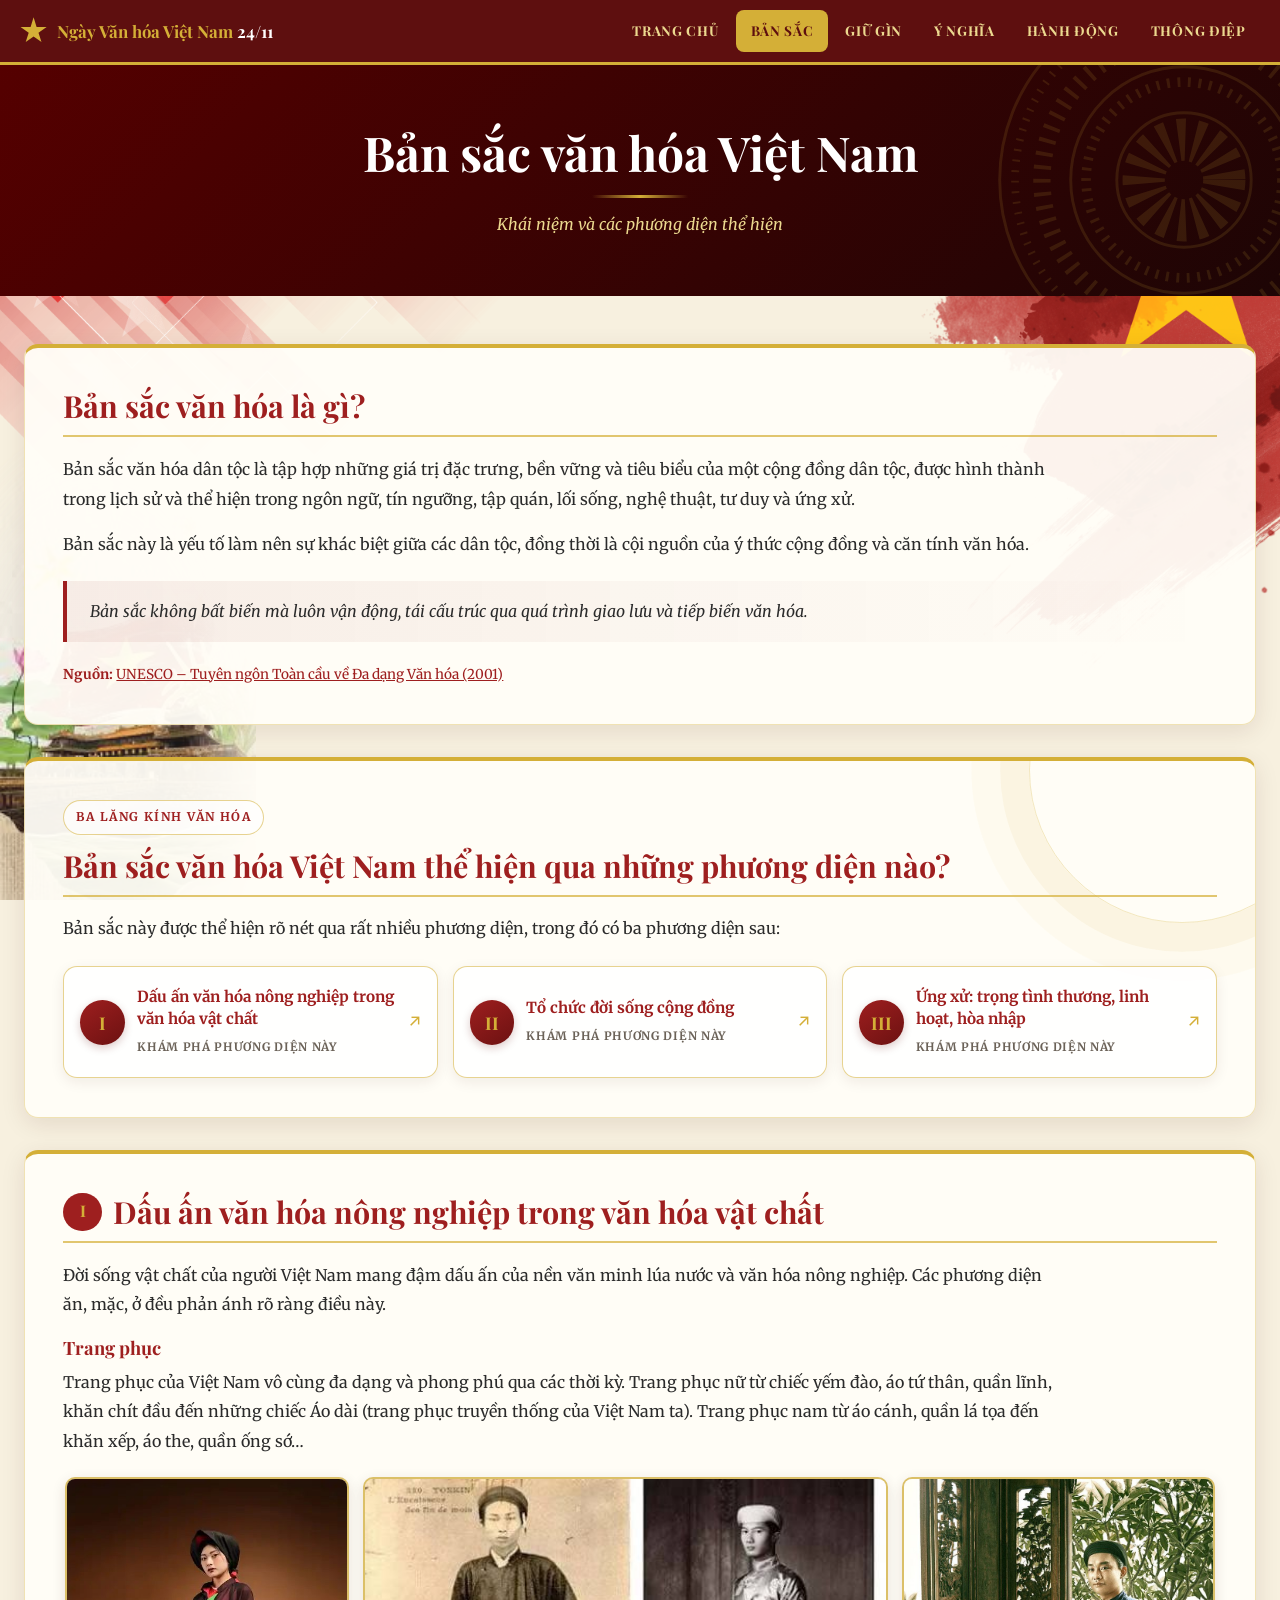
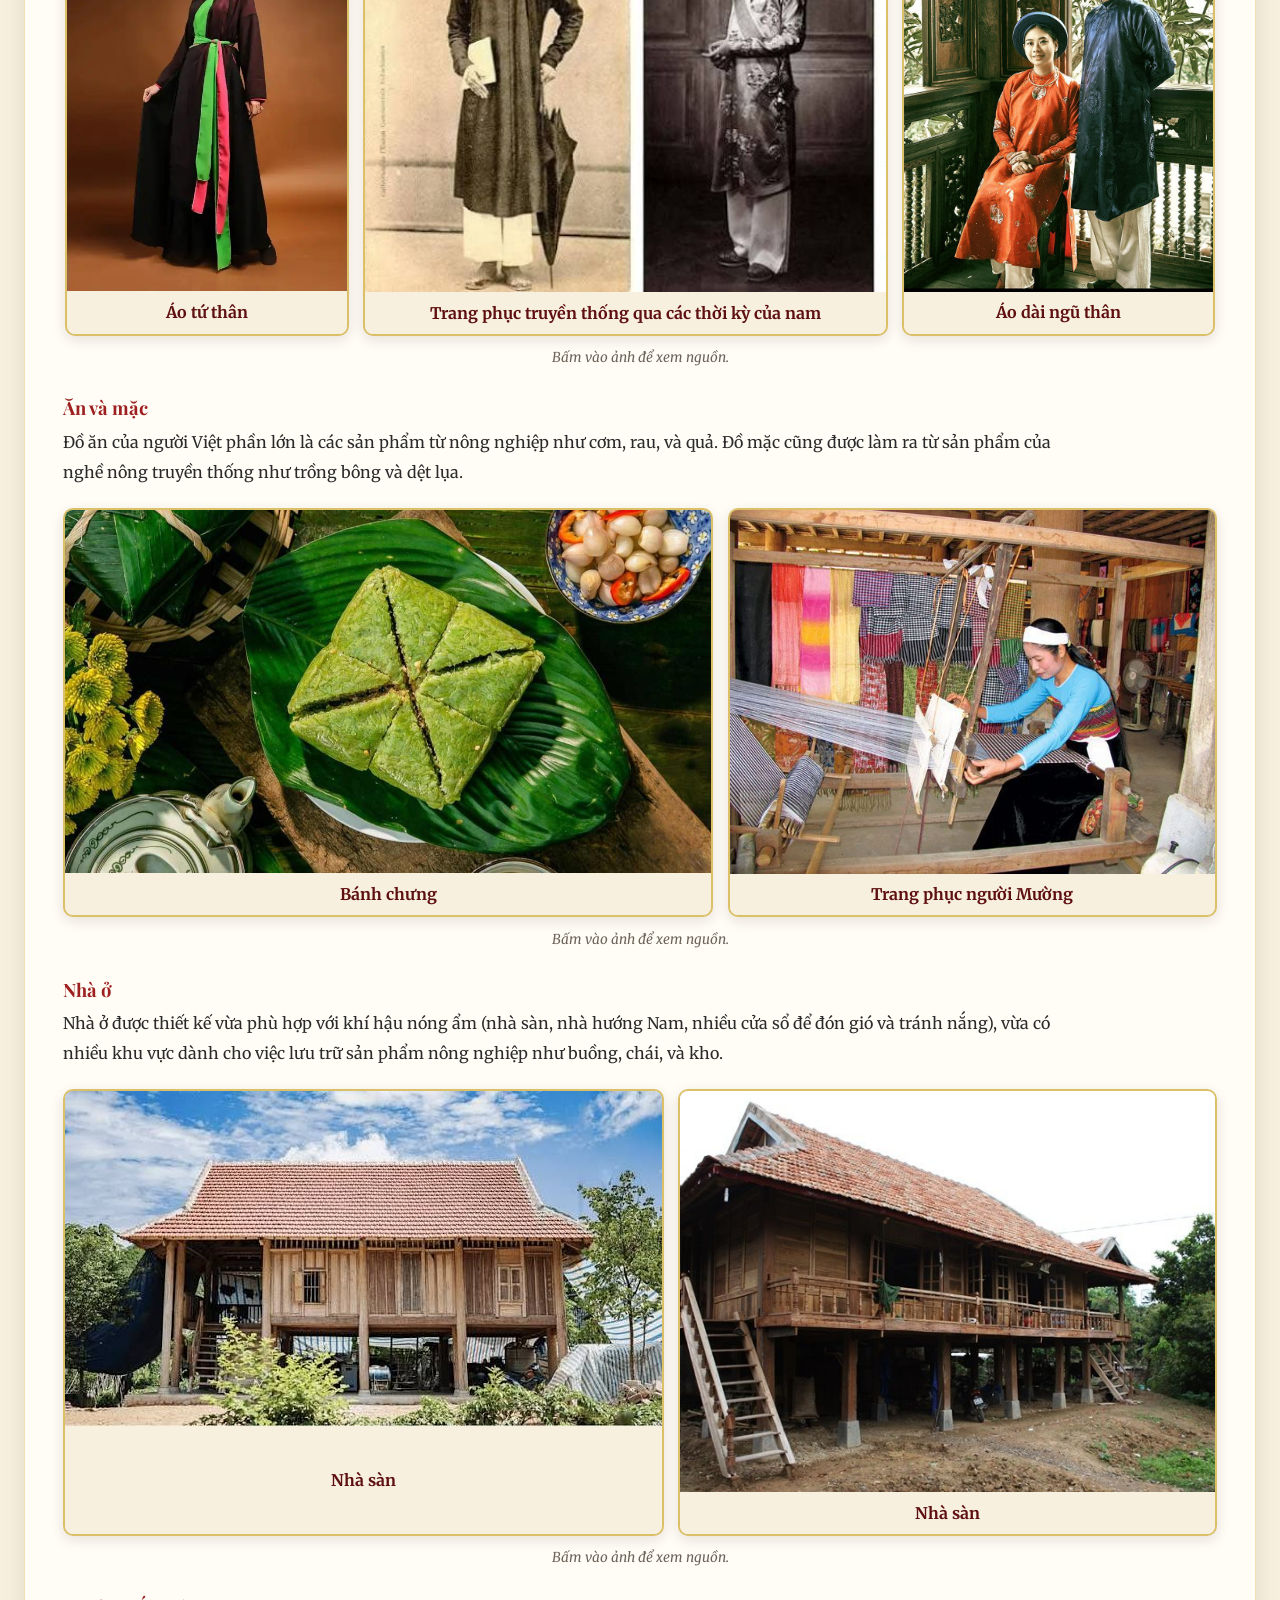
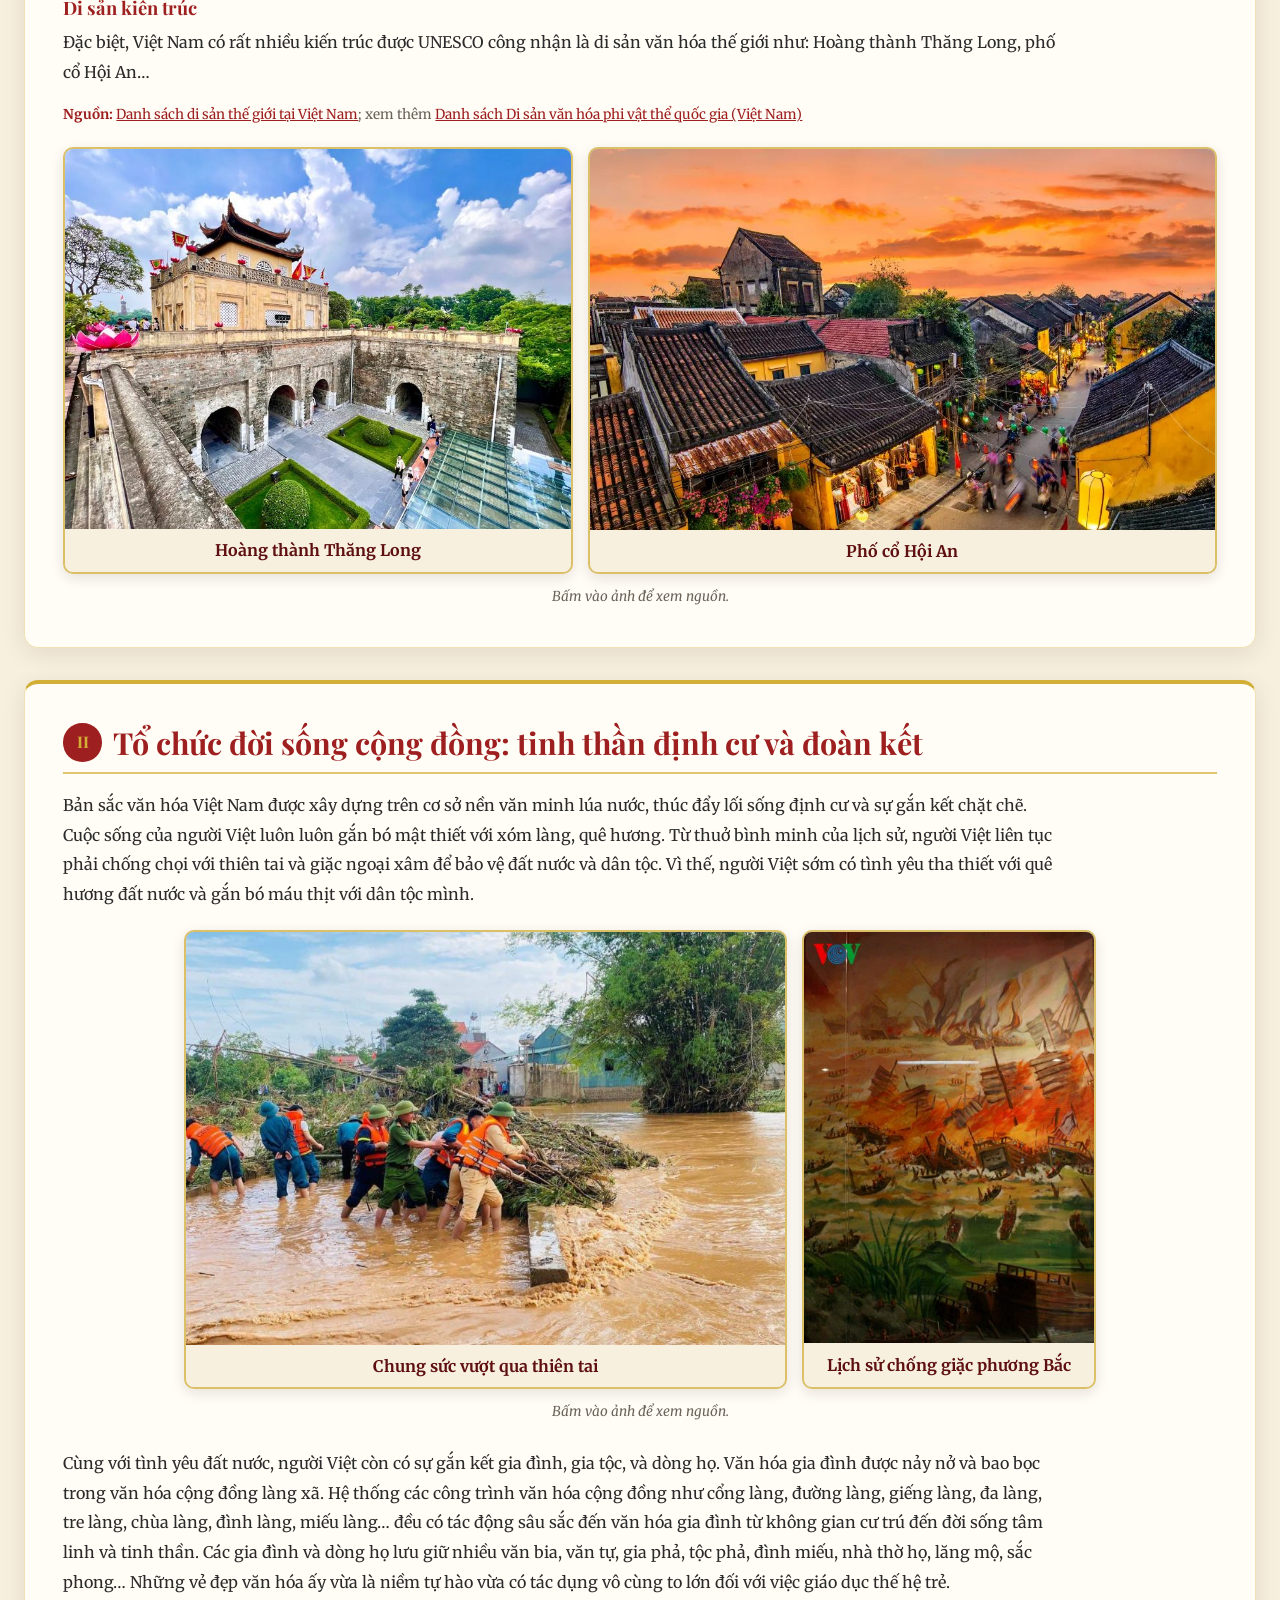
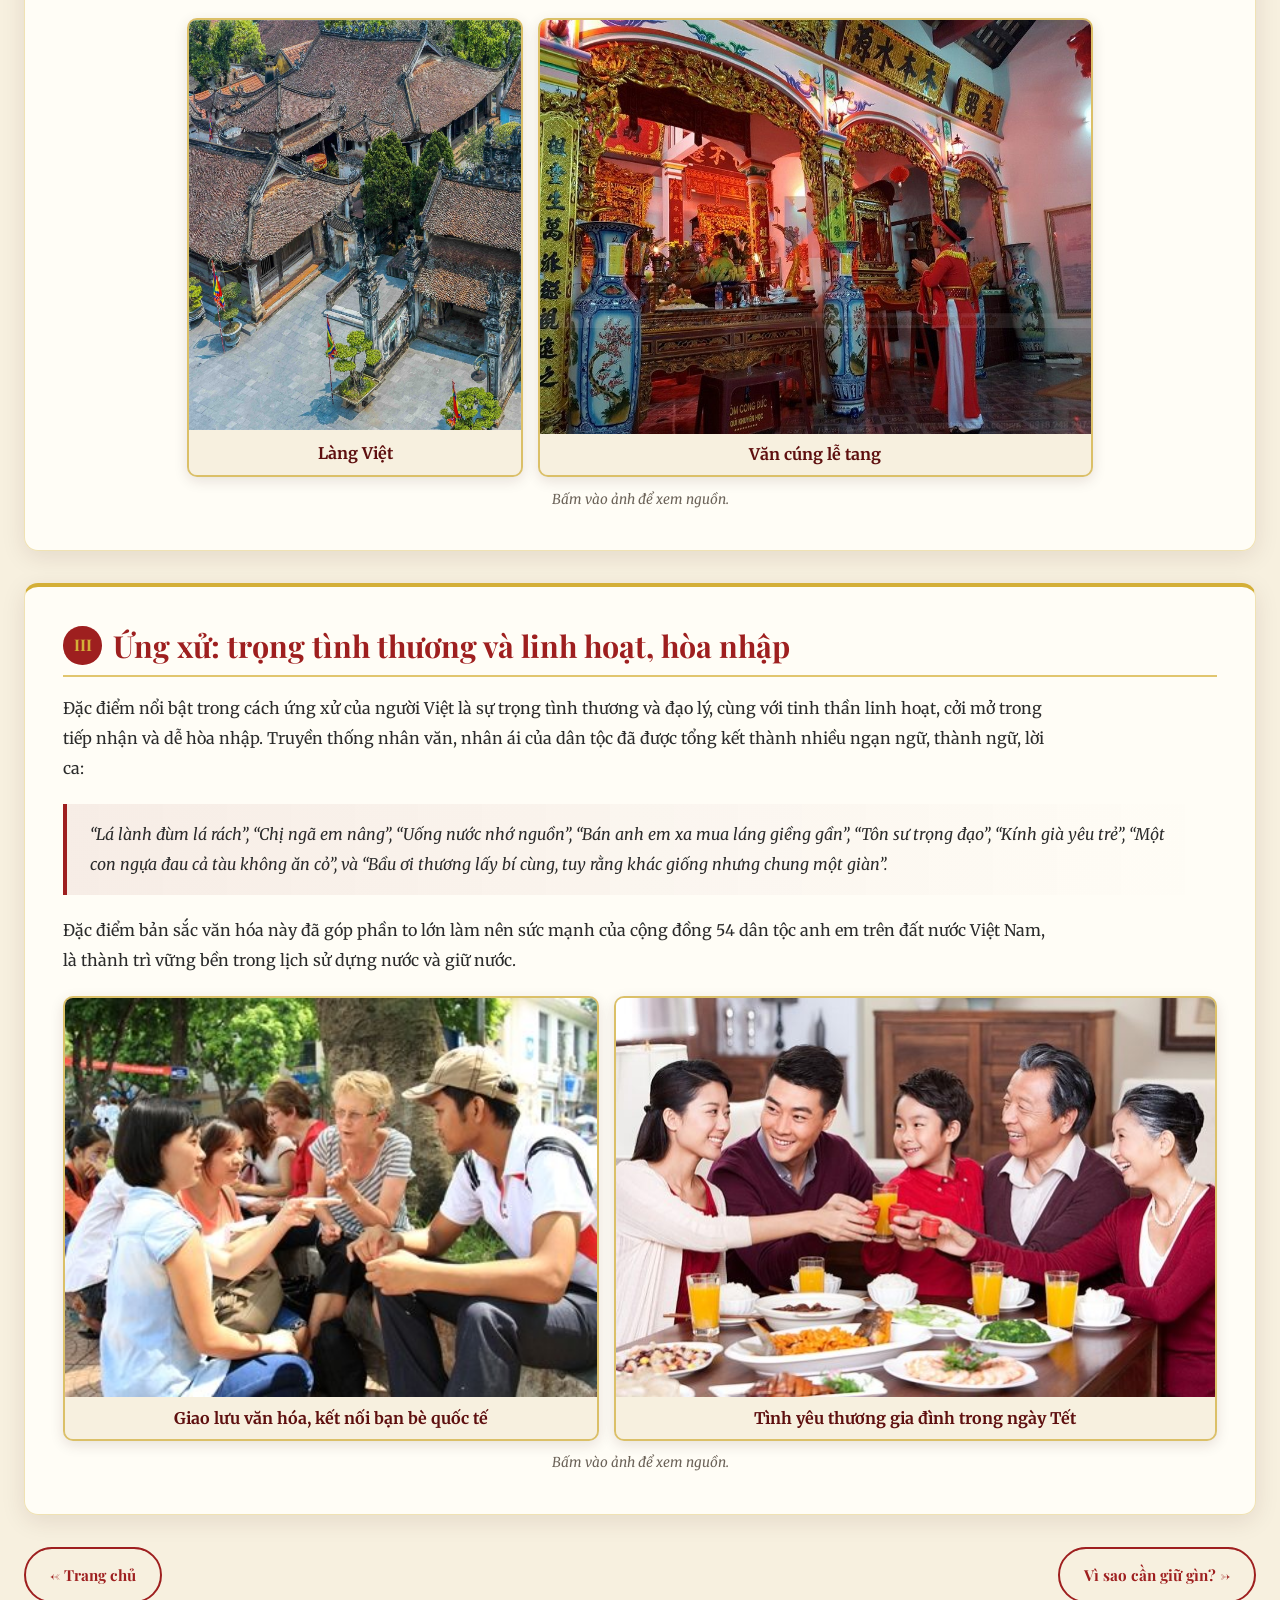
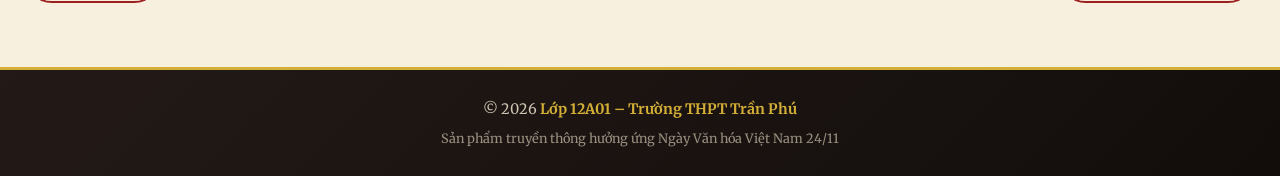
==== commit e218f33d: "Add files via upload" ====
--- a/docs/ban-sac.html
+++ b/docs/ban-sac.html
@@ -96,9 +96,9 @@
                     <p>Trang phục của Việt Nam vô cùng đa dạng và phong phú qua các thời kỳ. Trang phục nữ từ chiếc yếm đào, áo tứ thân, quần lĩnh, khăn chít đầu đến những chiếc Áo dài (trang phục truyền thống của Việt Nam ta). Trang phục nam từ áo cánh, quần lá tọa đến khăn xếp, áo the, quần ống sớ…</p>
                 </div>
                 <div class="gallery">
-                    <figure style="--r:.683"><img src="media/image19.jpg" width="953" height="1396" alt="Trang phục truyền thống Việt Nam" loading="lazy" decoding="async"></figure>
-                    <figure style="--r:1.261"><img src="media/image6.jpg" width="2249" height="1783" alt="Trang phục truyền thống qua các thời kỳ" loading="lazy" decoding="async"></figure>
-                    <figure style="--r:.753"><img src="media/image17.jpg" width="1502" height="1995" alt="Áo dài – trang phục truyền thống của Việt Nam" loading="lazy" decoding="async"></figure>
+                    <figure style="--r:.683"><img src="media/image19.jpg" width="953" height="1396" alt="Áo tứ thân" loading="lazy" decoding="async"></figure>
+                    <figure style="--r:1.261"><img src="media/image6.jpg" width="2249" height="1783" alt="Trang phục truyền thống qua các thời kỳ của nam" loading="lazy" decoding="async"></figure>
+                    <figure style="--r:.753"><img src="media/image17.jpg" width="1502" height="1995" alt="Áo dài ngũ thân" loading="lazy" decoding="async"></figure>
                 </div>
 
                 <div class="prose" style="margin-top:1.6rem">
@@ -106,8 +106,8 @@
                     <p>Đồ ăn của người Việt phần lớn là các sản phẩm từ nông nghiệp như cơm, rau, và quả. Đồ mặc cũng được làm ra từ sản phẩm của nghề nông truyền thống như trồng bông và dệt lụa.</p>
                 </div>
                 <div class="gallery">
-                    <figure style="--r:1.775"><img src="media/image4.jpg" width="2443" height="1376" alt="Sản phẩm của nghề nông truyền thống" loading="lazy" decoding="async"></figure>
-                    <figure style="--r:1.335"><img src="media/image23.jpg" width="2453" height="1838" alt="Ẩm thực và trang phục từ nông nghiệp" loading="lazy" decoding="async"></figure>
+                    <figure style="--r:1.775"><img src="media/image4.jpg" width="2443" height="1376" alt="Bánh chưng" loading="lazy" decoding="async"></figure>
+                    <figure style="--r:1.335"><img src="media/image23.jpg" width="2453" height="1838" alt="Trang phục người Mường" loading="lazy" decoding="async"></figure>
                 </div>
 
                 <div class="prose" style="margin-top:1.6rem">
@@ -115,8 +115,8 @@
                     <p>Nhà ở được thiết kế vừa phù hợp với khí hậu nóng ẩm (nhà sàn, nhà hướng Nam, nhiều cửa sổ để đón gió và tránh nắng), vừa có nhiều khu vực dành cho việc lưu trữ sản phẩm nông nghiệp như buồng, chái, và kho.</p>
                 </div>
                 <div class="gallery">
-                    <figure style="--r:1.782"><img src="media/image26.jpg" width="2172" height="1219" alt="Nhà ở truyền thống của người Việt" loading="lazy" decoding="async"></figure>
-                    <figure style="--r:1.597"><img src="media/image25.jpg" width="2224" height="1393" alt="Kiến trúc nhà ở phù hợp khí hậu nóng ẩm" loading="lazy" decoding="async"></figure>
+                    <figure style="--r:1.782"><img src="media/image26.jpg" width="2172" height="1219" alt="Nhà sàn" loading="lazy" decoding="async"></figure>
+                    <figure style="--r:1.597"><img src="media/image25.jpg" width="2224" height="1393" alt="Nhà sàn" loading="lazy" decoding="async"></figure>
                 </div>
 
                 <div class="prose" style="margin-top:1.6rem">
@@ -125,8 +125,8 @@
                     <p class="src"><strong>Nguồn:</strong> <a href="https://vi.wikipedia.org/wiki/Danh_s%C3%A1ch_di_s%E1%BA%A3n_th%E1%BA%BF_gi%E1%BB%9Bi_t%E1%BA%A1i_Vi%E1%BB%87t_Nam" target="_blank" rel="noopener">Danh sách di sản thế giới tại Việt Nam</a>; xem thêm <a href="https://vi.wikipedia.org/wiki/Danh_s%C3%A1ch_Di_s%E1%BA%A3n_v%C4%83n_h%C3%B3a_phi_v%E1%BA%ADt_th%E1%BB%83_qu%E1%BB%91c_gia_(Vi%E1%BB%87t_Nam)" target="_blank" rel="noopener">Danh sách Di sản văn hóa phi vật thể quốc gia (Việt Nam)</a></p>
                 </div>
                 <div class="gallery">
-                    <figure style="--r:1.334"><img src="media/image20.jpg" width="3427" height="2568" alt="Di sản kiến trúc được UNESCO công nhận" loading="lazy" decoding="async"></figure>
-                    <figure style="--r:1.645"><img src="media/image1.jpg" width="3807" height="2314" alt="Di sản văn hóa thế giới tại Việt Nam" loading="lazy" decoding="async"></figure>
+                    <figure style="--r:1.334"><img src="media/image20.jpg" width="3427" height="2568" alt="Hoàng thành Thăng Long" loading="lazy" decoding="async"></figure>
+                    <figure style="--r:1.645"><img src="media/image1.jpg" width="3807" height="2314" alt="Phố cổ Hội An" loading="lazy" decoding="async"></figure>
                 </div>
             </section>
 
@@ -136,16 +136,16 @@
                     <p>Bản sắc văn hóa Việt Nam được xây dựng trên cơ sở nền văn minh lúa nước, thúc đẩy lối sống định cư và sự gắn kết chặt chẽ. Cuộc sống của người Việt luôn luôn gắn bó mật thiết với xóm làng, quê hương. Từ thuở bình minh của lịch sử, người Việt liên tục phải chống chọi với thiên tai và giặc ngoại xâm để bảo vệ đất nước và dân tộc. Vì thế, người Việt sớm có tình yêu tha thiết với quê hương đất nước và gắn bó máu thịt với dân tộc mình.</p>
                 </div>
                 <div class="gallery">
-                    <figure style="--r:1.451"><img src="media/image12.jpg" width="2578" height="1777" alt="Tình yêu quê hương, xóm làng" loading="lazy" decoding="async"></figure>
-                    <figure style="--r:.708"><img src="media/image15.jpg" width="2471" height="3490" alt="Gắn bó với xóm làng, quê hương" loading="lazy" decoding="async"></figure>
+                    <figure style="--r:1.451"><img src="media/image12.jpg" width="2578" height="1777" alt="Chung sức vượt qua thiên tai" loading="lazy" decoding="async"></figure>
+                    <figure style="--r:.708"><img src="media/image15.jpg" width="2471" height="3490" alt="Lịch sử chống giặc phương Bắc" loading="lazy" decoding="async"></figure>
                 </div>
 
                 <div class="prose" style="margin-top:1.6rem">
                     <p>Cùng với tình yêu đất nước, người Việt còn có sự gắn kết gia đình, gia tộc, và dòng họ. Văn hóa gia đình được nảy nở và bao bọc trong văn hóa cộng đồng làng xã. Hệ thống các công trình văn hóa cộng đồng như cổng làng, đường làng, giếng làng, đa làng, tre làng, chùa làng, đình làng, miếu làng… đều có tác động sâu sắc đến văn hóa gia đình từ không gian cư trú đến đời sống tâm linh và tinh thần. Các gia đình và dòng họ lưu giữ nhiều văn bia, văn tự, gia phả, tộc phả, đình miếu, nhà thờ họ, lăng mộ, sắc phong… Những vẻ đẹp văn hóa ấy vừa là niềm tự hào vừa có tác dụng vô cùng to lớn đối với việc giáo dục thế hệ trẻ.</p>
                 </div>
                 <div class="gallery">
-                    <figure style="--r:.808"><img src="media/image32.jpg" width="2082" height="2578" alt="Văn hóa gia đình, dòng họ và làng xã" loading="lazy" decoding="async"></figure>
-                    <figure style="--r:1.335"><img src="media/image29.jpg" width="2922" height="2189" alt="Công trình văn hóa cộng đồng làng xã" loading="lazy" decoding="async"></figure>
+                    <figure style="--r:.808"><img src="media/image32.jpg" width="2082" height="2578" alt="Làng Việt" loading="lazy" decoding="async"></figure>
+                    <figure style="--r:1.335"><img src="media/image29.jpg" width="2922" height="2189" alt="Văn cúng lễ tang" loading="lazy" decoding="async"></figure>
                 </div>
             </section>
 
@@ -159,8 +159,8 @@
                     <p>Đặc điểm bản sắc văn hóa này đã góp phần to lớn làm nên sức mạnh của cộng đồng 54 dân tộc anh em trên đất nước Việt Nam, là thành trì vững bền trong lịch sử dựng nước và giữ nước.</p>
                 </div>
                 <div class="gallery">
-                    <figure style="--r:1.333"><img src="media/image7.jpg" width="2623" height="1967" alt="Tình thương và đoàn kết của người Việt" loading="lazy" decoding="async"></figure>
-                    <figure style="--r:1.5"><img src="media/image28.jpg" width="3304" height="2203" alt="Cộng đồng 54 dân tộc anh em" loading="lazy" decoding="async"></figure>
+                    <figure style="--r:1.333"><img src="media/image7.jpg" width="2623" height="1967" alt="Giao lưu văn hóa, kết nối bạn bè quốc tế" loading="lazy" decoding="async"></figure>
+                    <figure style="--r:1.5"><img src="media/image28.jpg" width="3304" height="2203" alt="Tình yêu thương gia đình trong ngày Tết" loading="lazy" decoding="async"></figure>
                 </div>
             </section>
 
